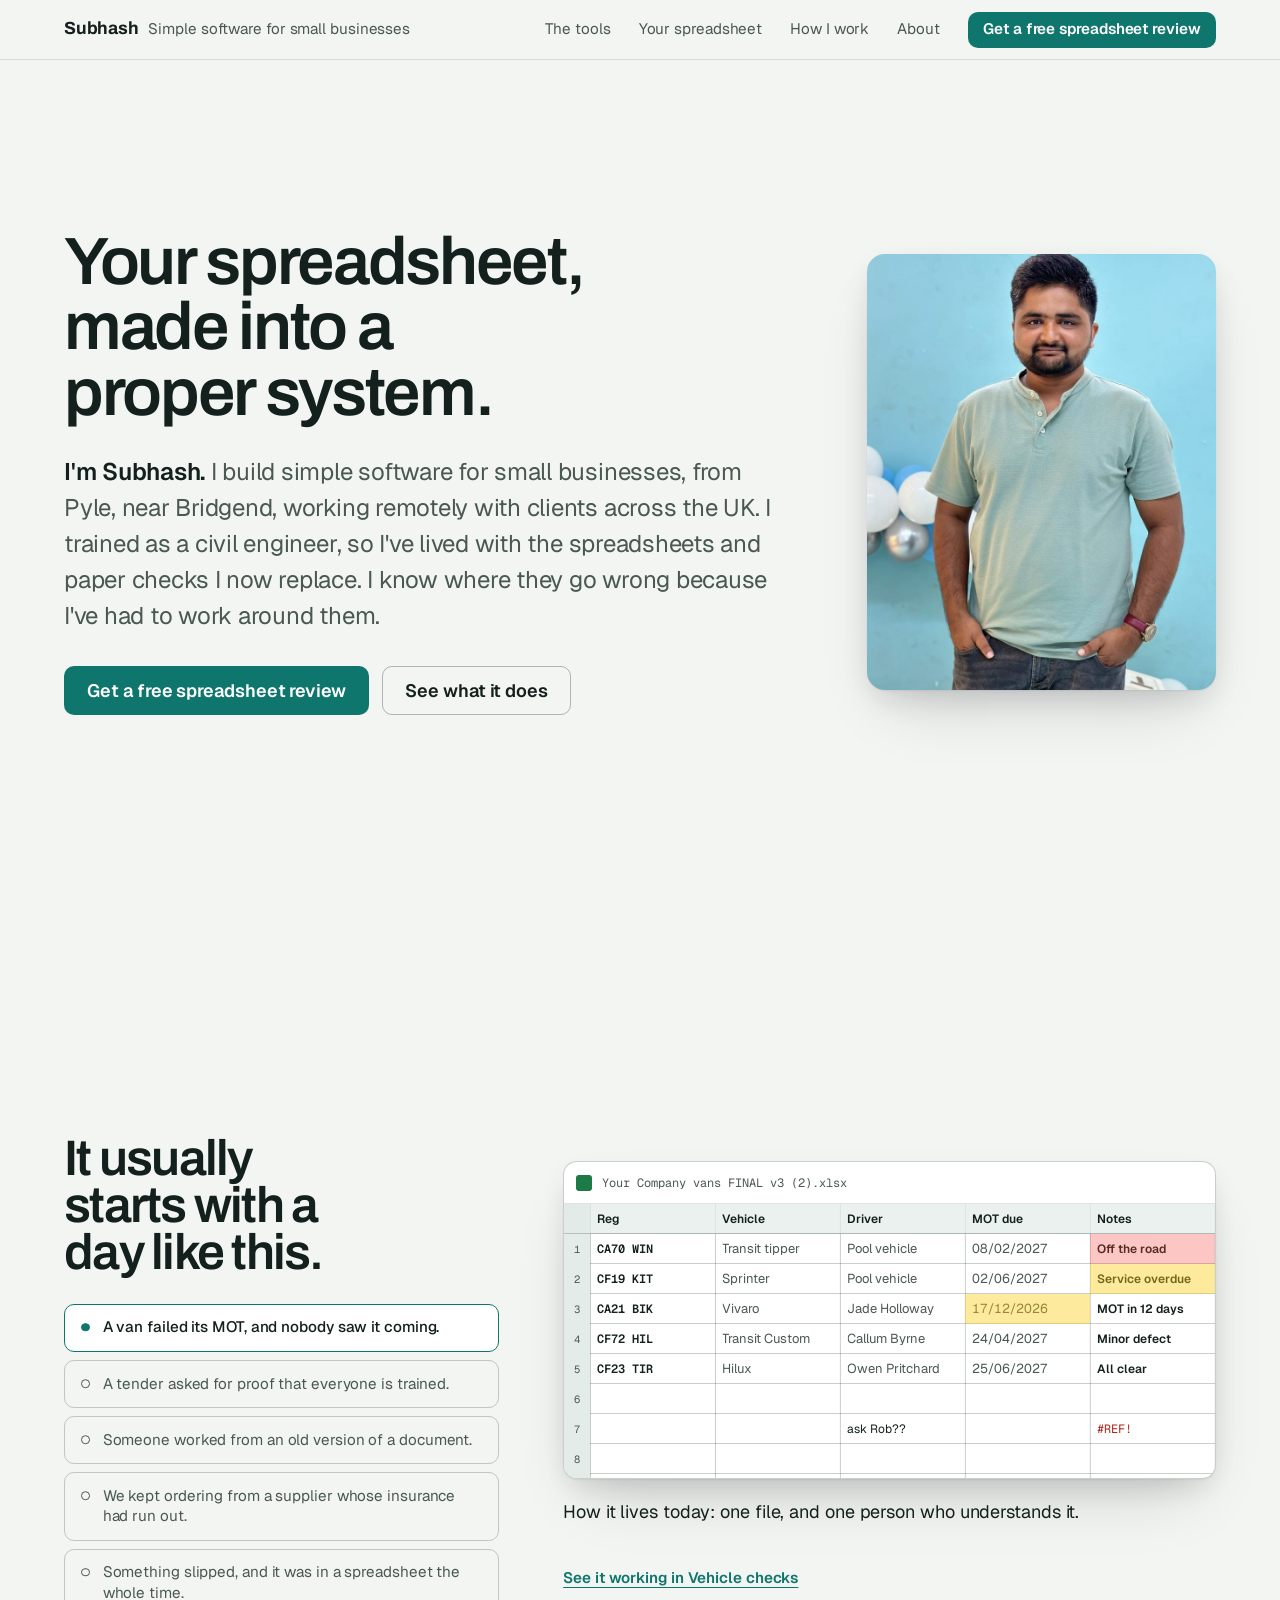
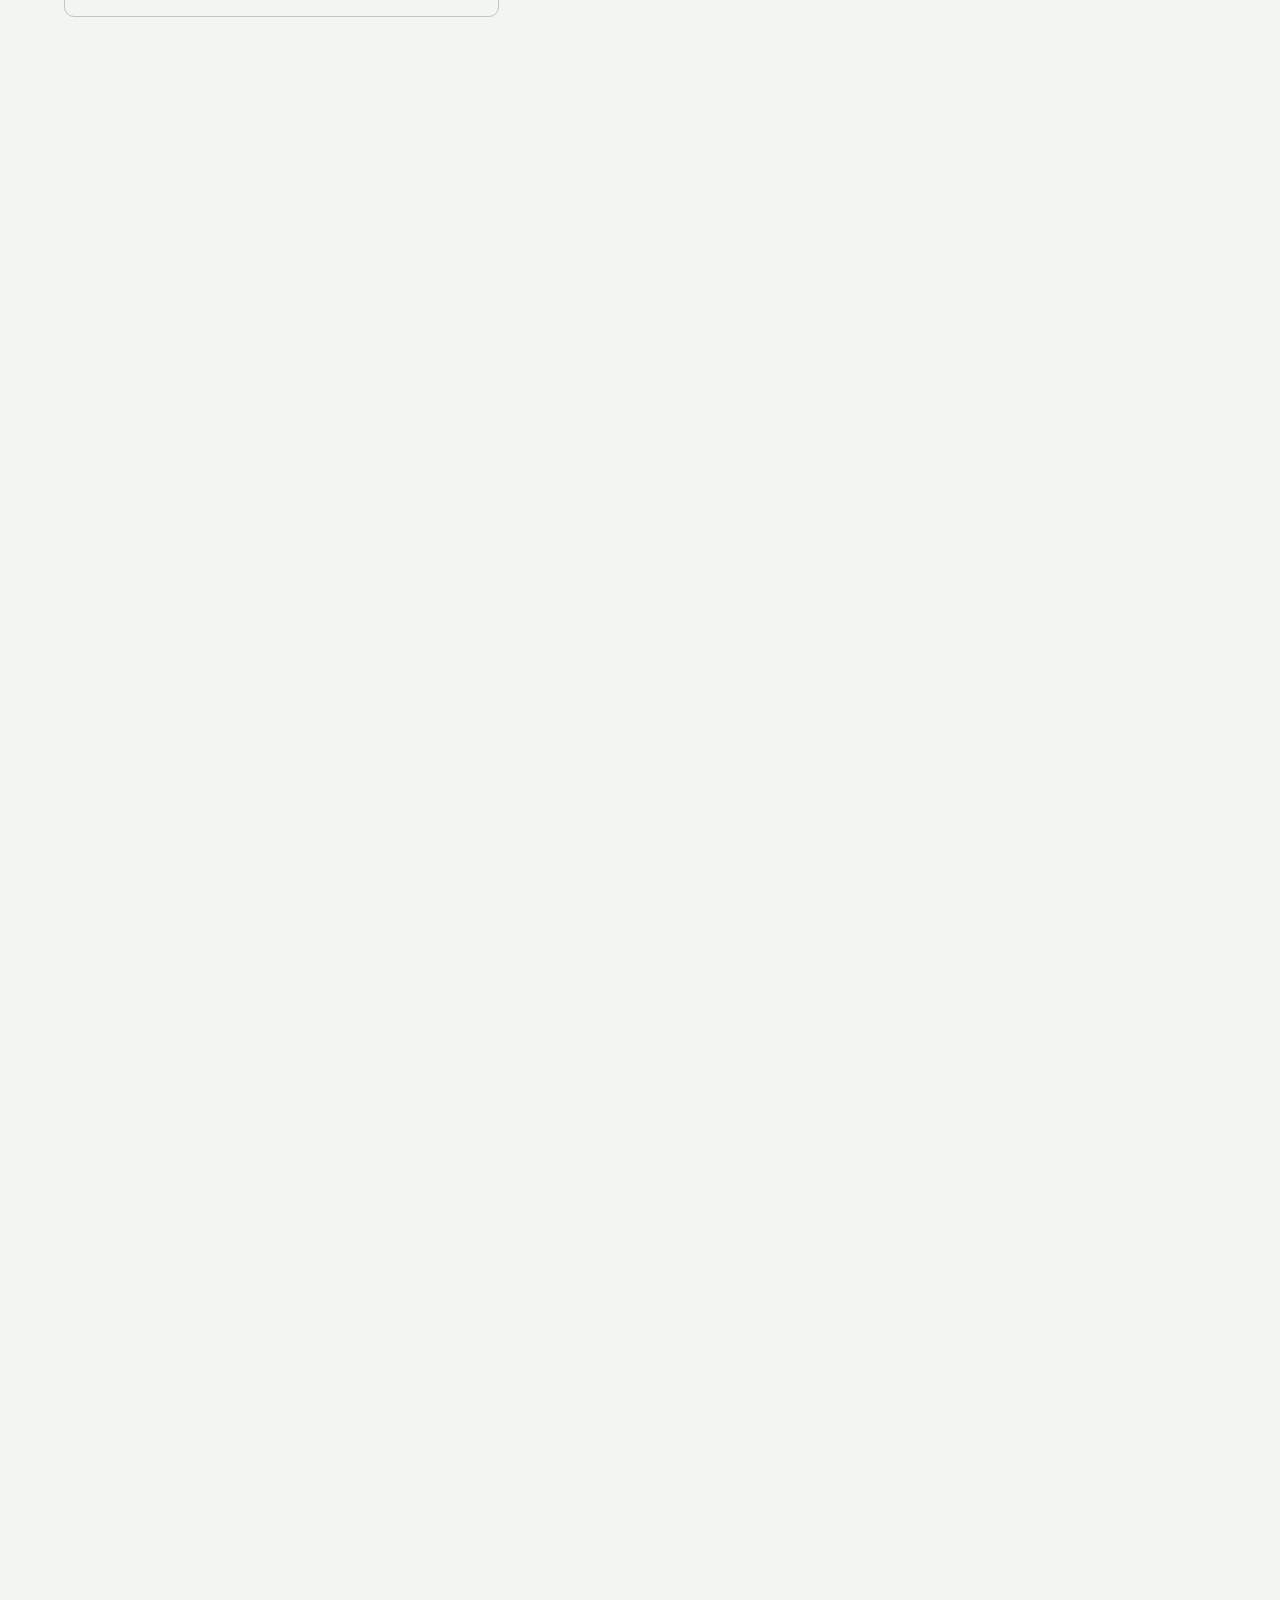
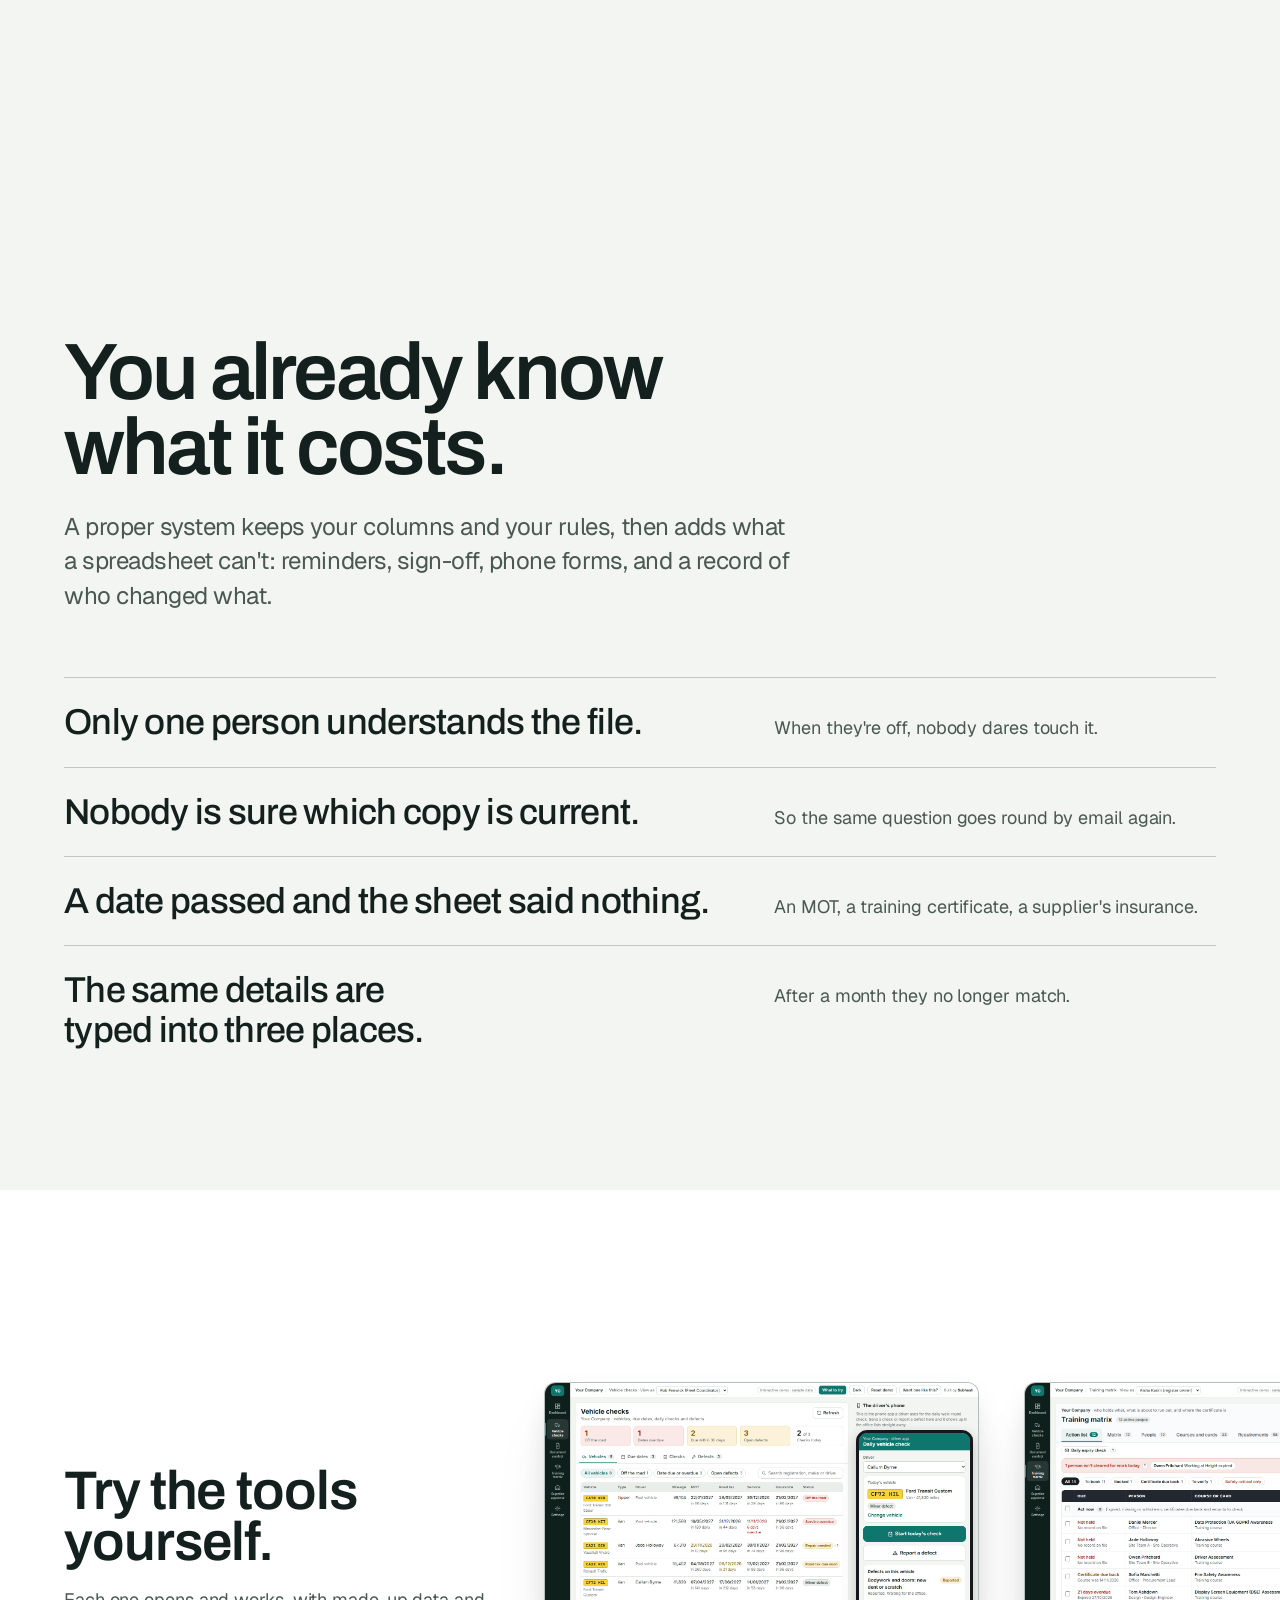
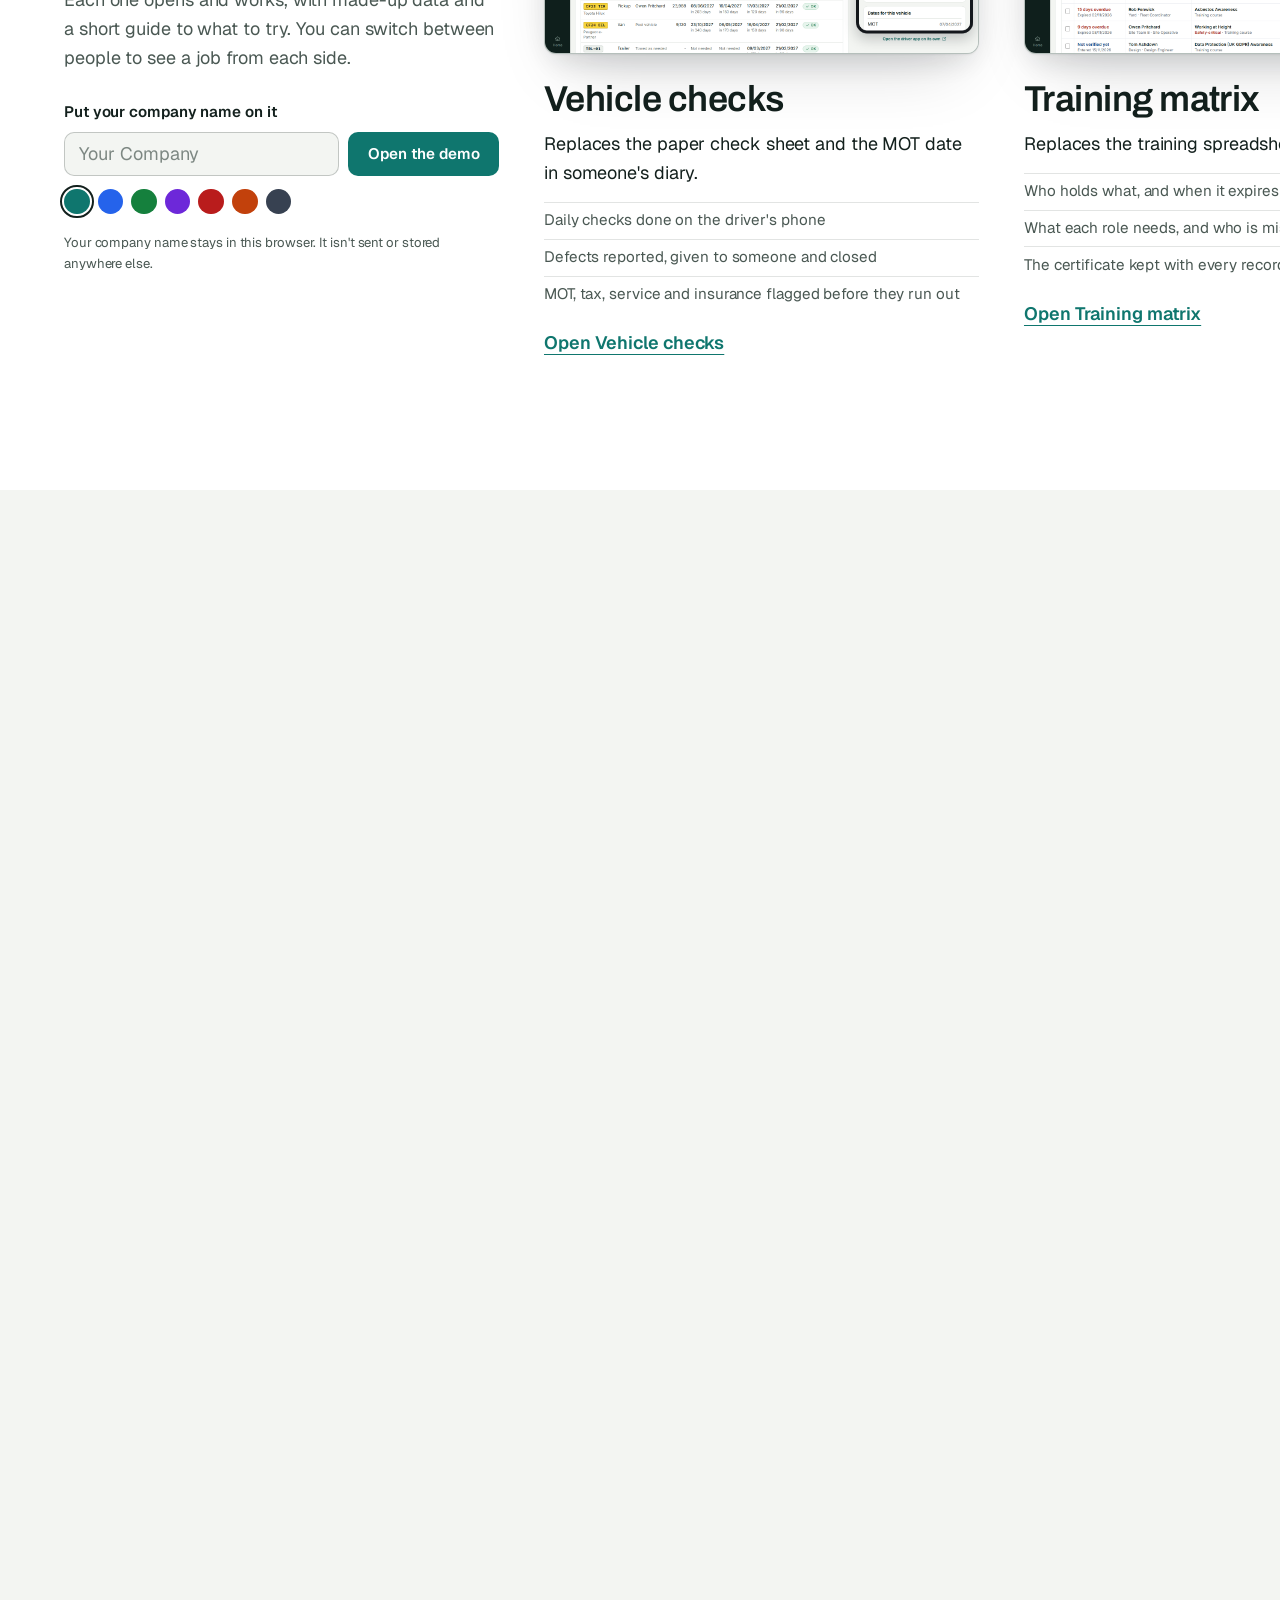
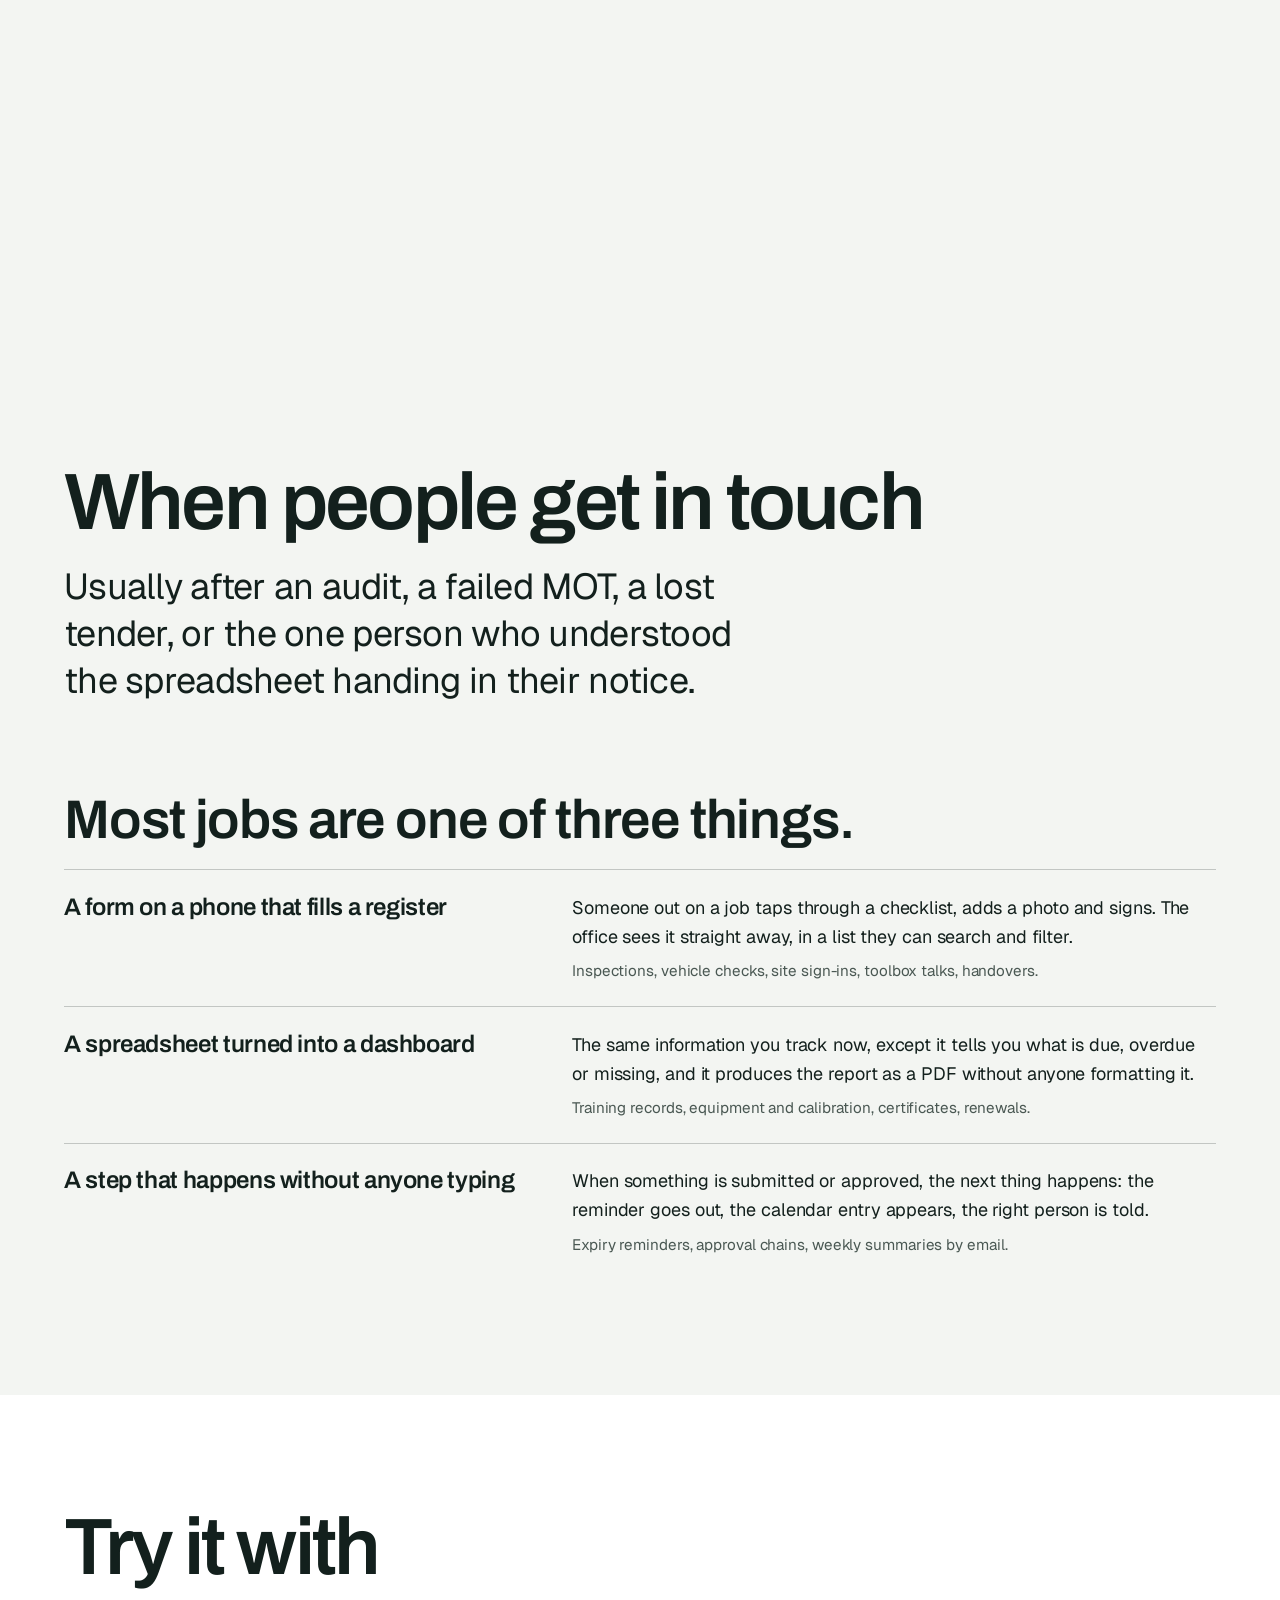
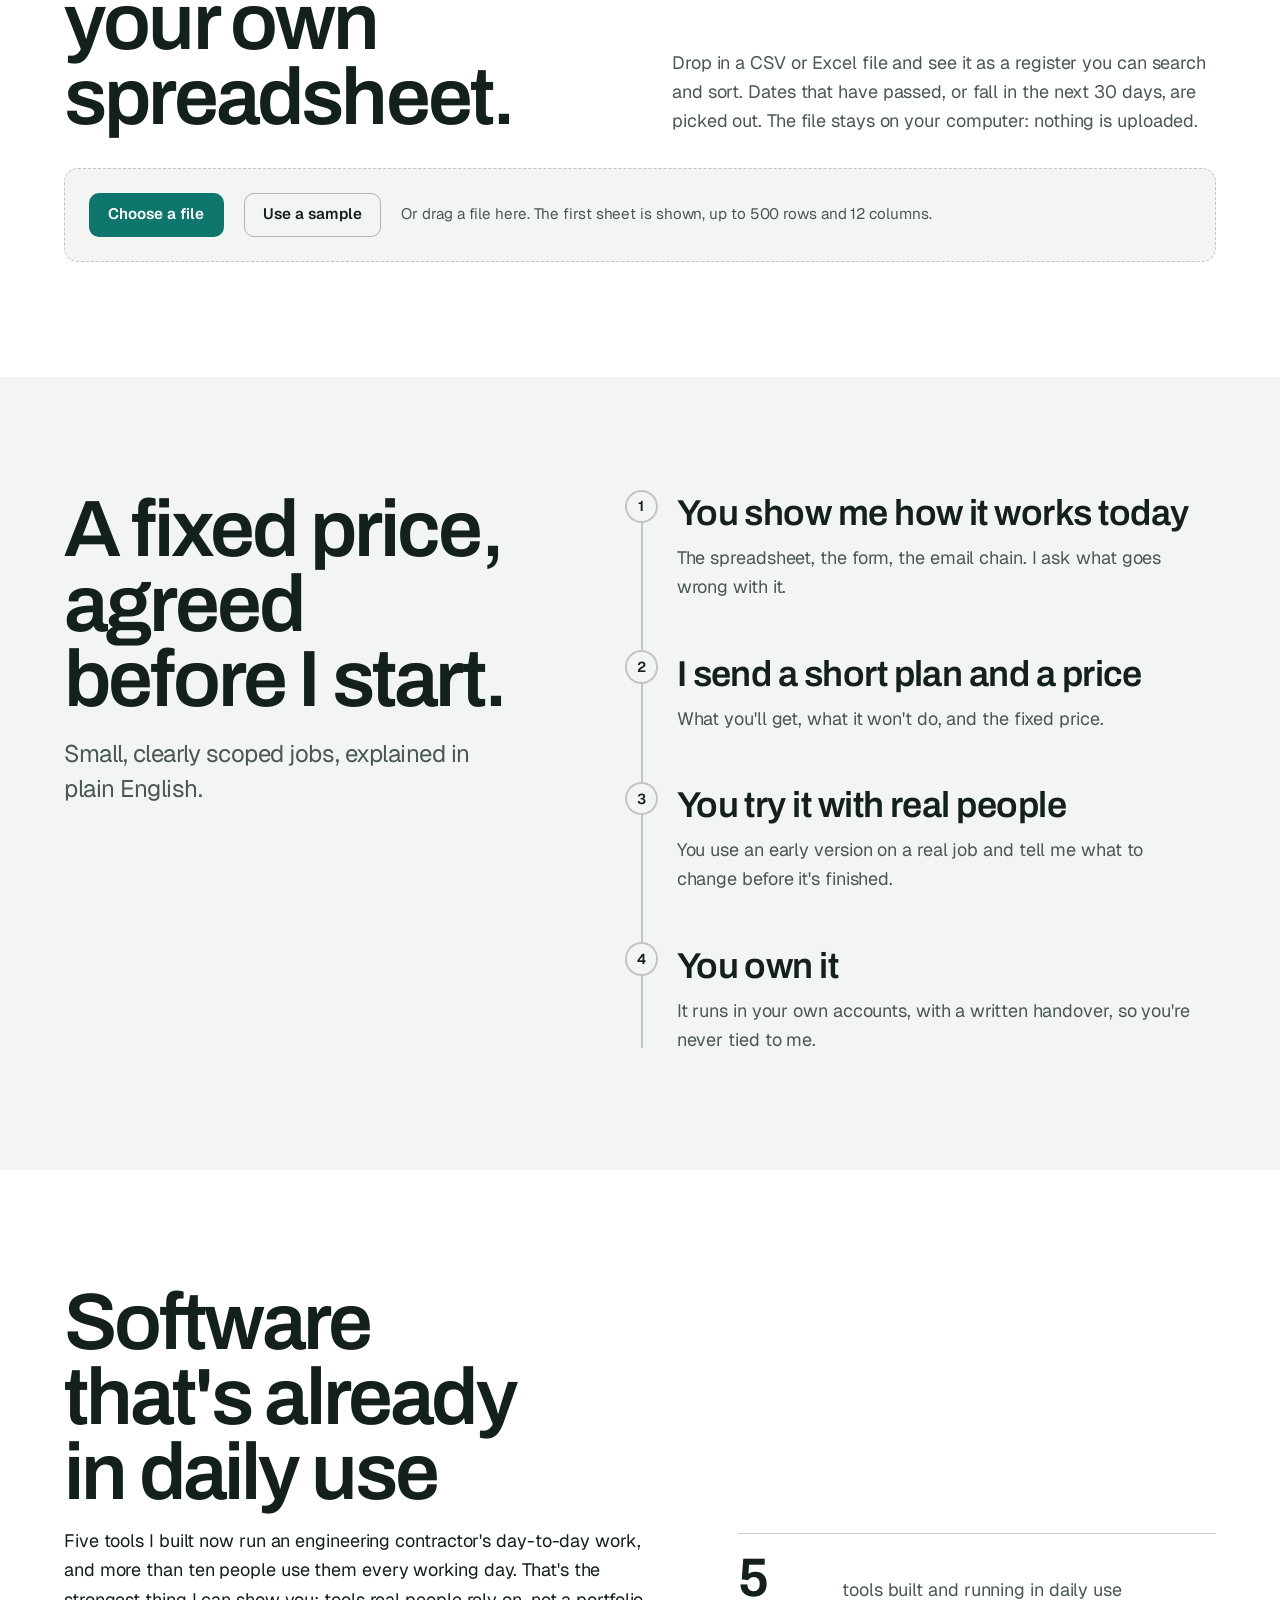
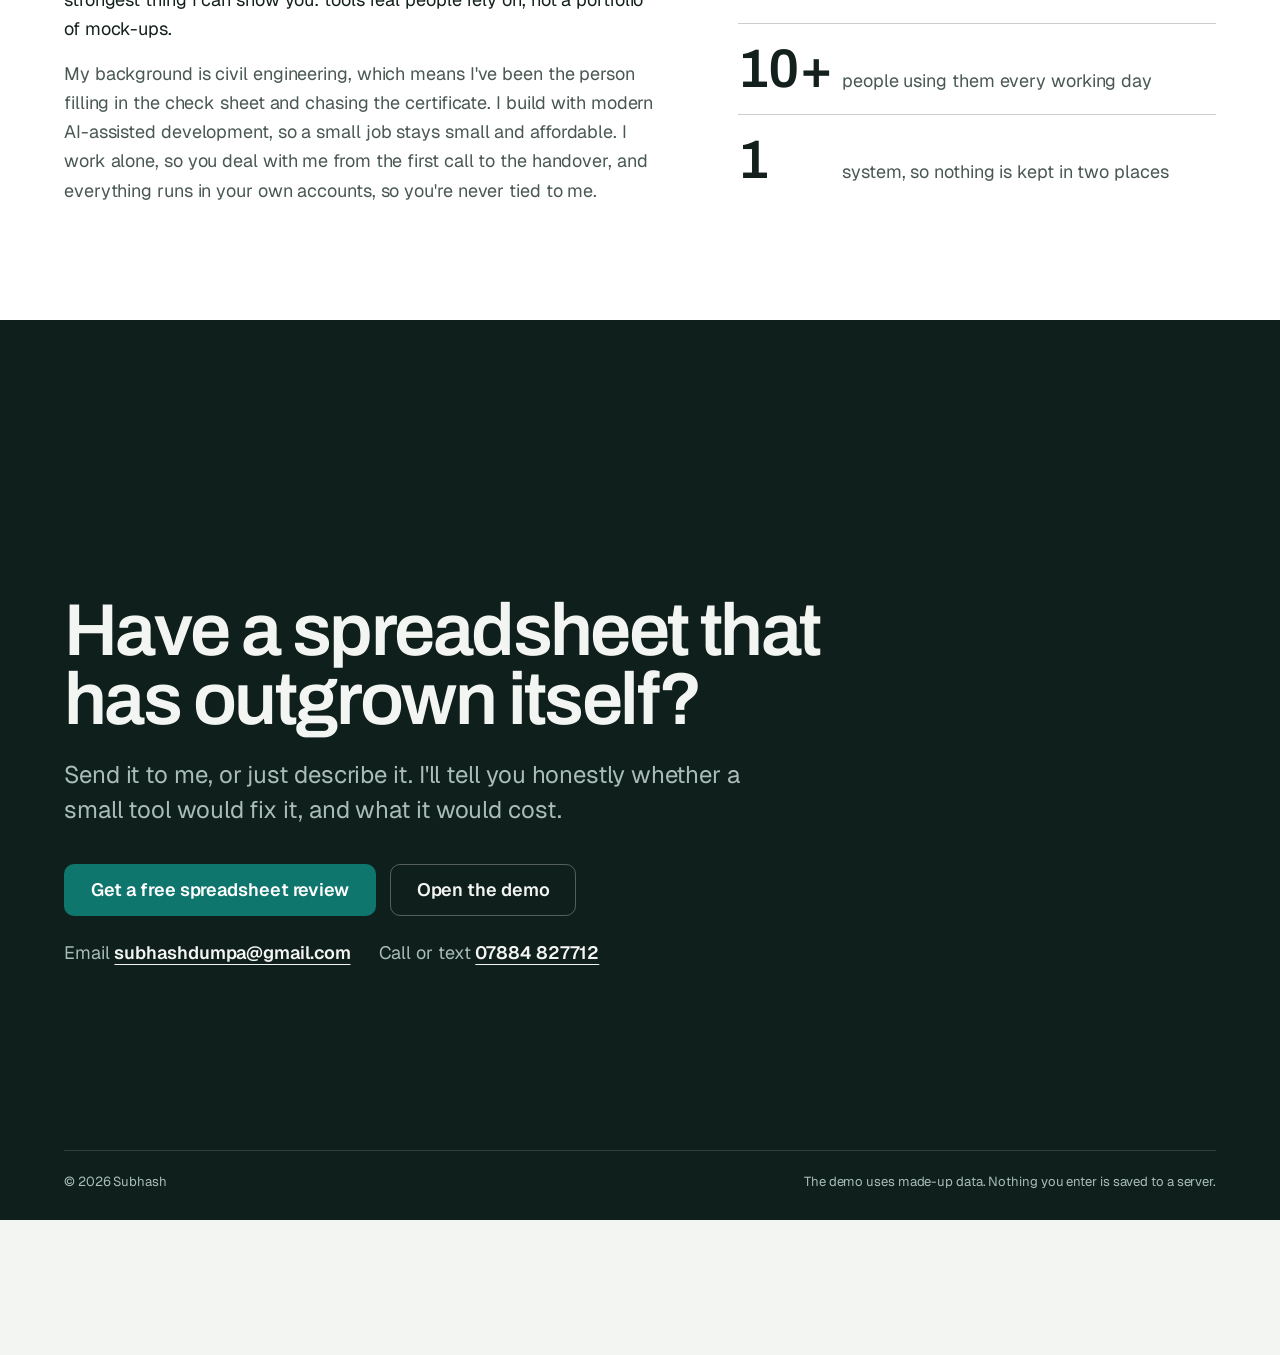
==== index.html @ dfb14012 "Portfolio site and demo suite Co-Authored-By: Claude Opus 5.5 <noreply@anthropic.com>" ====
<!doctype html>
<html lang="en-GB">
<head>
<meta charset="utf-8">
<meta name="viewport" content="width=device-width, initial-scale=1, viewport-fit=cover">
<title>Subhash · Simple software for small businesses</title>
<meta name="description" content="I turn the spreadsheets and paper forms a small business runs on into simple software: vehicle checks, training matrix, document control and supplier approval. Fixed price, agreed before I start. Try the working demo.">
<link rel="icon" href="data:image/svg+xml,<svg xmlns='http://www.w3.org/2000/svg' viewBox='0 0 32 32'><rect width='32' height='32' rx='8' fill='%232563EB'/></svg>">
<link rel="preconnect" href="https://fonts.googleapis.com">
<link rel="preconnect" href="https://fonts.gstatic.com" crossorigin>
<link href="https://fonts.googleapis.com/css2?family=Archivo:wght@500;600;700&family=Geist:wght@400;500;600&family=Geist+Mono:wght@400;600&display=swap" rel="stylesheet">
<link rel="stylesheet" href="assets/scrollcraft.css">
<noscript><style>[data-sc-in],[data-sc-stagger]>*,[data-sc-cue]{opacity:1!important;transform:none!important}</style></noscript>
<style>
  /* Theme: six colours and two faces. The accent is the visitor's own pick, set from the script below. */
  :root {
    --sc-canvas:     #F3F5F2;
    --sc-surface:    #FFFFFF;
    --sc-ink:        #13201D;
    --sc-ink-soft:   #4A5853;
    --sc-accent:     #0F766E;
    --sc-accent-ink: #FFFFFF;
    --sc-font-display: "Archivo", system-ui, sans-serif;
    --sc-font-text:    "Geist", system-ui, sans-serif;
    --sc-font-mono:    "Geist Mono", ui-monospace, monospace;
    --accent-text: var(--sc-accent);
    --tint: #E3ECE8;
    --lift: 0 1px 2px rgb(18 22 28 / .06), 0 12px 32px -8px rgb(18 22 28 / .16), 0 32px 64px -24px rgb(18 22 28 / .18);
    --close-bg: #0F1F1C; --close-ink: #F3F5F2; --close-soft: #A9BDB6;
    --bar-h: 3.75rem;
    color-scheme: light;
  }
  @media (prefers-color-scheme: dark) {
    :root {
      --sc-canvas: #0C1412; --sc-surface: #131D1A; --sc-ink: #ECF3F0; --sc-ink-soft: #A3B3AD;
      --accent-text: color-mix(in oklab, var(--sc-accent) 50%, white);
      --tint: #1A2622;
      --lift: 0 1px 2px rgb(0 0 0 / .4), 0 16px 40px -10px rgb(0 0 0 / .6);
      --close-bg: #08100E; --close-ink: #ECF3F0; --close-soft: #A3B3AD;
      color-scheme: dark;
    }
  }
  html { scroll-padding-top: var(--bar-h); }
  h1, h2, h3, p, ul, ol, dl, dd, figure { margin: 0; }
  h2.sc-display, h1.sc-display { font-weight: 600; }
  h3 { font-family: var(--sc-font-display); font-weight: 600; letter-spacing: -0.015em; line-height: 1.2; }
  .soft { color: var(--sc-ink-soft); }
  [hidden] { display: none !important; }

  /* ---- top bar ---- */
  .bar { position: fixed; inset: 0 0 auto 0; z-index: 60; height: var(--bar-h); display: flex; align-items: center; gap: 2rem;
    padding-inline: var(--sc-gutter); background: var(--sc-canvas); border-bottom: 1px solid var(--sc-hairline); }
  .mark { display: inline-flex; align-items: baseline; gap: .6rem; text-decoration: none; white-space: nowrap; }
  .mark b { font-family: var(--sc-font-display); font-weight: 700; font-size: 1.1rem; letter-spacing: -0.01em; }
  .mark span { font-size: var(--sc-t-sm); color: var(--sc-ink-soft); }
  .bar nav { margin-left: auto; display: flex; align-items: center; gap: 1.75rem; font-size: var(--sc-t-sm); }
  .bar nav a:not(.btn) { white-space: nowrap; text-decoration: none; color: var(--sc-ink-soft); transition: color 140ms var(--sc-ease-out); }
  .bar nav a:not(.btn):hover { color: var(--sc-ink); }

  .btn { display: inline-flex; align-items: center; justify-content: center; gap: .5rem; min-height: 2.75rem; padding: 0 1.15rem; border-radius: 10px;
    border: 1px solid transparent; background: var(--sc-accent); color: var(--sc-accent-ink); font-weight: 600; font-size: var(--sc-t-sm);
    text-decoration: none; white-space: nowrap; cursor: pointer; transition: filter 140ms var(--sc-ease-out), transform 120ms var(--sc-ease-out); }
  .btn:hover { filter: brightness(1.1); }
  .btn:active { transform: translateY(1px); }
  .btn--quiet { background: transparent; color: inherit; border-color: color-mix(in oklab, currentColor 30%, transparent); }
  .btn--sm { min-height: 2.25rem; padding: 0 .9rem; }
  .link { font-weight: 600; color: var(--accent-text); text-decoration: underline; text-decoration-thickness: 1px; text-underline-offset: .25em; }
  .link:hover { text-decoration-thickness: 2px; }

  /* ---- 1. intro: Subhash first ---- */
  .intro { min-height: 100svh; display: grid; align-items: center; padding: calc(var(--bar-h) + 2rem) 0 3rem; }
  .intro__grid { display: grid; grid-template-columns: minmax(0, 1.35fr) minmax(0, .65fr); gap: clamp(2rem, 6vw, 6rem); align-items: center; }
  .intro h1 { font-size: clamp(2.4rem, 1.3rem + 3.6vw, 4.6rem); line-height: .98; max-width: 14ch; }
  .intro__me { margin-top: 1.75rem; font-size: var(--sc-t-lg); line-height: 1.5; letter-spacing: -0.01em; color: var(--sc-ink-soft); max-width: 48ch; text-wrap: pretty; }
  .intro__me b { color: var(--sc-ink); font-weight: 600; }
  .intro__cta { display: flex; flex-wrap: wrap; gap: .8rem; margin-top: 2rem; }
  .intro__cta .btn { min-height: 3.1rem; padding: 0 1.4rem; font-size: var(--sc-t-base); }
  .photo { position: relative; aspect-ratio: 4 / 5; border-radius: 18px; overflow: hidden; background: var(--tint); box-shadow: var(--lift); }
  .photo img { width: 100%; height: 100%; max-width: none; object-fit: cover; object-position: 50% 20%; }
  .photo__ph { position: absolute; inset: 0; display: grid; place-items: center; align-content: center; gap: .75rem; text-align: center; color: var(--sc-ink-soft); font-size: var(--sc-t-sm); }
  .photo__ph b { display: grid; place-items: center; width: 5.5rem; height: 5.5rem; border-radius: 50%; background: var(--sc-accent); color: var(--sc-accent-ink);
    font: 600 2.4rem var(--sc-font-display); }

  /* ---- 2. a day like this: the spreadsheet becomes the tool ---- */
  .story__stage { display: grid; grid-template-columns: minmax(0, .8fr) minmax(0, 1.2fr); gap: clamp(2rem, 5vw, 5rem); align-items: center;
    padding: calc(var(--bar-h) + 1rem) var(--sc-gutter) 1.5rem; }
  .story h2 { font-size: clamp(2rem, 1.2rem + 2.4vw, 3.4rem); max-width: 13ch; }
  .moments { list-style: none; margin: 1.75rem 0 0; padding: 0; display: grid; gap: .5rem; }
  .moments button { all: unset; box-sizing: border-box; cursor: pointer; display: flex; gap: .8rem; align-items: baseline; width: 100%; padding: .8rem 1rem; border-radius: 10px;
    border: 1px solid var(--sc-hairline-strong); font-size: var(--sc-t-sm); line-height: 1.35; color: var(--sc-ink-soft); transition: color 140ms var(--sc-ease-out), border-color 140ms var(--sc-ease-out), background-color 140ms var(--sc-ease-out); }
  .moments button::before { content: ""; flex: none; width: .55rem; height: .55rem; border-radius: 50%; border: 1.5px solid currentColor; translate: 0 -.05em; }
  .moments button:hover { color: var(--sc-ink); border-color: color-mix(in oklab, var(--sc-ink) 35%, transparent); }
  .moments button[aria-pressed="true"] { color: var(--sc-ink); font-weight: 500; background: var(--sc-surface); border-color: var(--sc-accent); }
  .moments button[aria-pressed="true"]::before { background: var(--sc-accent); border-color: var(--sc-accent); }
  .moments button:focus-visible { outline: 2px solid var(--sc-accent); outline-offset: 2px; }

  .surface { position: relative; background: var(--sc-surface); border: 1px solid var(--sc-hairline-strong); border-radius: 14px; box-shadow: var(--lift);
    overflow: hidden; font-size: 13px; line-height: 1.3; letter-spacing: 0; --M: 1; }
  .sf-top { position: relative; height: 42px; border-bottom: 1px solid var(--sc-hairline); }
  .sf-sheetbar, .sf-appbar { position: absolute; inset: 0; display: flex; align-items: center; gap: .6rem; padding: 0 12px; white-space: nowrap; overflow: hidden; }
  .sf-sheetbar { opacity: calc(1 - var(--M)); font: 12px var(--sc-font-mono); color: var(--sc-ink-soft); }
  .sf-sheetbar i { flex: none; width: 16px; height: 16px; border-radius: 3px; background: #1D7A46; }
  .sf-sheetbar span { overflow: hidden; text-overflow: ellipsis; }
  .sf-appbar { opacity: var(--M); }
  .sf-badge { flex: none; display: grid; place-items: center; min-width: 26px; height: 26px; padding: 0 5px; border-radius: 7px; background: var(--sc-accent); color: var(--sc-accent-ink); font-weight: 700; font-size: 10.5px; }
  .sf-co { font-weight: 600; overflow: hidden; text-overflow: ellipsis; }
  .sf-crumb { color: var(--sc-ink-soft); }
  .sf-crumb::before { content: "/"; margin-right: .6rem; opacity: .5; }
  .sf-flag { margin-left: auto; font-size: 12px; font-weight: 600; color: #B42318; background: #FEE4E2; border-radius: 999px; padding: 3px 9px; }

  .sf-body { position: relative; padding: 10px; --cw: 120px; --rh: 30px; --gut: 26px; }
  .sf-lines { position: absolute; inset: 0; pointer-events: none; opacity: calc(1 - var(--M)); overflow: hidden;
    background-image: linear-gradient(to right, var(--sc-hairline-strong) 1px, transparent 1px), linear-gradient(to bottom, var(--sc-hairline-strong) 1px, transparent 1px);
    background-size: var(--cw) var(--rh); background-position: var(--gut) -1px; }
  .sf-lines::before { content: ""; position: absolute; inset: 0 auto 0 0; width: var(--gut); background: var(--tint); }
  .sf-lines::after { content: ""; position: absolute; inset: 0 0 auto 0; height: var(--rh); background: color-mix(in oklab, var(--tint) 70%, transparent); border-bottom: 1px solid var(--sc-hairline-strong); }
  .sf-cell { position: absolute; z-index: 1; left: calc(var(--gut) + var(--c) * var(--cw)); top: calc(var(--r) * var(--rh)); width: var(--cw); height: var(--rh);
    display: flex; align-items: center; padding: 0 7px; white-space: nowrap; overflow: hidden; font-size: 12px; }
  .sf-cell--h { font-weight: 600; }
  .sf-cell--n { left: 0; width: var(--gut); justify-content: center; padding: 0; font: 10.5px var(--sc-font-mono); color: var(--sc-ink-soft); }
  .sf-cell--red { background: rgb(240 68 56 / .3); }
  .sf-cell--yel { background: rgb(250 204 21 / .42); }
  .sf-cell--err { font-family: var(--sc-font-mono); color: #B42318; }

  .sf-rows { position: relative; list-style: none; margin: 0; padding: 0; display: grid; gap: 6px; }
  .sf-row { position: relative; display: grid; grid-template-columns: minmax(5.6rem, auto) minmax(0, 1.15fr) minmax(0, 1fr) auto minmax(6.6rem, auto); align-items: center; gap: 12px; height: 46px; padding: 0 12px; --m: 1; }
  .sf-row::before { content: ""; position: absolute; inset: 0; border-radius: 9px; border: 1px solid var(--sc-hairline); background: var(--sc-canvas); opacity: var(--m); }
  .sf-v { position: relative; justify-self: start; white-space: nowrap; max-width: 100%; will-change: transform;
    transform: translate3d(calc(var(--dx, 0px) * (1 - var(--m))), calc(var(--dy, 0px) * (1 - var(--m))), 0); }
  .sf-t { overflow: hidden; text-overflow: ellipsis; color: var(--sc-ink-soft); }
  .sf-t--strong { color: var(--sc-ink); font-weight: 600; }
  .sf-date { font-variant-numeric: tabular-nums; color: var(--sc-ink-soft); }
  .sf-chip { isolation: isolate; font: 600 12px var(--sc-font-mono); padding: 3px 7px; }
  .sf-chip::before, .sf-st::before { content: ""; position: absolute; inset: 0; z-index: -1; opacity: var(--m); }
  .sf-chip::before { border-radius: 4px; background: var(--tint); }
  .sf-chip--plate { color: color-mix(in oklab, #1A1400 calc(var(--m) * 100%), var(--sc-ink)); }
  .sf-chip--plate::before { background: #FACC15; }
  .sf-st { isolation: isolate; justify-self: end; font-weight: 600; font-size: 12px; padding: 3px 9px; color: color-mix(in oklab, var(--st-ink) calc(var(--m) * 100%), var(--sc-ink)); }
  .sf-st::before { border-radius: 999px; background: var(--st-bg); }
  [data-st="bad"]  { --st-bg: #FEE4E2; --st-ink: #B42318; }
  [data-st="warn"] { --st-bg: #FEF0C7; --st-ink: #93370D; }
  [data-st="ok"]   { --st-bg: #D1FADF; --st-ink: #05603A; }

  .story__caps { position: relative; height: 3.4em; margin-top: 1.1rem; }
  .story__caps p { position: absolute; inset: 0 auto auto 0; max-width: 46ch; font-size: var(--sc-t-base); color: var(--sc-ink); }
  .story__go { margin-top: .5rem; font-size: var(--sc-t-sm); }
  .flip { display: none; margin-top: .75rem; }
  .is-still .flip { display: inline-flex; }

  /* ---- 3. what it costs ---- */
  .costs h2 { max-width: 16ch; }
  .costs__lede { margin-top: 1.5rem; }
  .costs__list { list-style: none; padding: 0; margin: clamp(2.5rem, 5vw, 4rem) 0 0; }
  .costs__list li { display: grid; grid-template-columns: minmax(0, 1.5fr) minmax(0, 1fr); gap: 1rem 3rem; align-items: baseline; padding-block: 1.5rem; border-top: 1px solid var(--sc-hairline-strong); }
  .costs__list b { font-family: var(--sc-font-display); font-weight: 500; font-size: var(--sc-t-xl); line-height: 1.12; letter-spacing: -0.02em; text-wrap: balance; }
  .costs__list span { color: var(--sc-ink-soft); }

  /* ---- 4. the tools: a rail ---- */
  .tools [data-sc-stage] { display: flex; align-items: center; padding-top: var(--bar-h); background: var(--sc-surface); }
  .rail { gap: clamp(1.75rem, 3.5vw, 3.5rem); padding-inline: var(--sc-gutter); align-items: flex-start; }
  .rail > * { flex: none; width: clamp(17.5rem, 34vw, 30rem); }
  .rail__lead { align-self: center; }
  .rail__lead p { margin-top: 1.1rem; }
  .setup { margin-top: 1.75rem; }
  .setup label { display: block; font-weight: 600; font-size: var(--sc-t-sm); margin-bottom: .45rem; }
  .setup__row { display: flex; gap: .6rem; }
  .setup input { flex: 1; min-width: 0; min-height: 2.75rem; padding: 0 .9rem; border-radius: 10px; border: 1px solid var(--sc-hairline-strong); background: var(--sc-canvas); }
  .setup input::placeholder { color: color-mix(in oklab, var(--sc-ink-soft) 70%, transparent); }
  .swatches { display: flex; gap: .5rem; margin-top: .8rem; }
  .swatch { width: 1.6rem; height: 1.6rem; border-radius: 50%; border: 0; padding: 0; cursor: pointer; position: relative; transition: transform 140ms var(--sc-ease-out); }
  .swatch::after { content: ""; position: absolute; inset: -4px; border-radius: 50%; border: 2px solid var(--sc-ink); opacity: 0; transition: opacity 140ms var(--sc-ease-out); }
  .swatch[aria-pressed="true"]::after { opacity: 1; }
  .swatch:active { transform: scale(.94); }
  .note { margin-top: .8rem; font-size: var(--sc-t-xs); color: var(--sc-ink-soft); max-width: 44ch; }
  .tool { display: block; text-decoration: none; }
  .tool figure { border-radius: 12px; overflow: hidden; border: 1px solid var(--sc-hairline-strong); box-shadow: var(--lift); aspect-ratio: 16 / 10; background: var(--tint); }
  .tool img { width: 100%; height: 100%; max-width: none; object-fit: cover; object-position: left top; }
  .tool h3 { margin-top: 1.5rem; font-size: var(--sc-t-xl); }
  .tool .replaces { margin-top: .5rem; color: var(--sc-ink); }
  .tool ul { margin-top: .9rem; padding: 0; list-style: none; color: var(--sc-ink-soft); font-size: var(--sc-t-sm); }
  .tool li { padding-block: .35rem; border-top: 1px solid var(--sc-hairline); }
  .tool .go { display: inline-block; margin-top: 1rem; }

  /* ---- 5. when people get in touch ---- */
  .when__lede { margin-top: 1.5rem; font-size: var(--sc-t-xl); line-height: 1.3; letter-spacing: -0.02em; max-width: 34ch; text-wrap: balance; }
  .kinds { margin-top: clamp(3.5rem, 7vw, 6rem); }
  .kinds dl { margin-top: 1.5rem; }
  .kinds dl > div { display: grid; grid-template-columns: minmax(0, 1fr) minmax(0, 1.4fr); gap: .5rem 3rem; padding-block: 1.4rem; border-top: 1px solid var(--sc-hairline-strong); }
  .kinds dt { font-family: var(--sc-font-display); font-weight: 600; font-size: var(--sc-t-lg); line-height: 1.2; letter-spacing: -0.015em; }
  .kinds dd small { display: block; margin-top: .5rem; font-size: var(--sc-t-sm); color: var(--sc-ink-soft); }

  /* ---- 6. your own spreadsheet ---- */
  .own { background: var(--sc-surface); }
  .own__head { display: grid; grid-template-columns: minmax(0, 1fr) minmax(0, 1fr); gap: 1.5rem 4rem; align-items: end; }
  .drop { margin-top: 2rem; display: flex; flex-wrap: wrap; align-items: center; gap: .8rem 1.25rem; padding: 1.5rem; border: 1.5px dashed var(--sc-hairline-strong); border-radius: 14px; background: var(--sc-canvas);
    transition: border-color 140ms var(--sc-ease-out), background-color 140ms var(--sc-ease-out); }
  .drop.is-over { border-color: var(--sc-accent); background: color-mix(in oklab, var(--sc-accent) 6%, var(--sc-canvas)); }
  .drop p { flex: 1 1 16rem; color: var(--sc-ink-soft); font-size: var(--sc-t-sm); }
  .drop input[type=file] { position: absolute; width: 1px; height: 1px; opacity: 0; pointer-events: none; }
  .reg { margin-top: 1.5rem; }
  .reg__bar { display: flex; flex-wrap: wrap; gap: .75rem 1.5rem; align-items: center; justify-content: space-between; }
  .reg__sum { font-size: var(--sc-t-sm); color: var(--sc-ink-soft); }
  .reg__sum b { color: var(--sc-ink); }
  .reg__search { min-height: 2.5rem; width: min(100%, 18rem); padding: 0 .8rem; border-radius: 9px; border: 1px solid var(--sc-hairline-strong); background: var(--sc-canvas); }
  .reg__wrap { margin-top: 1rem; max-height: 30rem; overflow: auto; border: 1px solid var(--sc-hairline-strong); border-radius: 12px; }
  .reg table { width: 100%; border-collapse: collapse; font-size: 13px; }
  .reg th { position: sticky; top: 0; z-index: 1; background: var(--tint); text-align: left; white-space: nowrap; }
  .reg th button { all: unset; box-sizing: border-box; cursor: pointer; display: block; width: 100%; padding: .6rem .75rem; font-weight: 600; }
  .reg th button:focus-visible { outline: 2px solid var(--sc-accent); outline-offset: -2px; }
  .reg th button::after { content: attr(data-dir); margin-left: .35rem; color: var(--sc-ink-soft); }
  .reg td { padding: .55rem .75rem; border-top: 1px solid var(--sc-hairline); white-space: nowrap; max-width: 18rem; overflow: hidden; text-overflow: ellipsis; }
  .reg td.is-bad { color: #B42318; font-weight: 600; }
  .reg td.is-warn { color: #B54708; font-weight: 600; }
  .pill { display: inline-block; font-weight: 600; font-size: 12px; padding: 2px 9px; border-radius: 999px; background: var(--st-bg); color: var(--st-ink); }
  .pill[data-st="none"] { --st-bg: var(--tint); --st-ink: var(--sc-ink-soft); }
  .reg__msg { margin-top: 1.25rem; padding: 1rem 1.25rem; border-radius: 12px; background: var(--tint); }
  @media (prefers-color-scheme: dark) { .reg td.is-bad { color: #F97066; } .reg td.is-warn { color: #FDB022; } }

  /* ---- 7. how I work ---- */
  .how__grid { display: grid; grid-template-columns: minmax(0, .9fr) minmax(0, 1.1fr); gap: clamp(2rem, 6vw, 6rem); align-items: start; }
  .how__head { position: sticky; top: calc(var(--bar-h) + 2rem); }
  .how__head p { margin-top: 1.25rem; }
  .steps { position: relative; list-style: none; margin: 0; padding: 0 0 0 3.25rem; counter-reset: s; --hp: 0; }
  .steps::before, .steps::after { content: ""; position: absolute; left: 1rem; top: .4rem; bottom: .4rem; width: 2px; background: var(--sc-hairline-strong); }
  .steps::after { background: var(--sc-accent); transform-origin: top; transform: scaleY(var(--hp)); }
  .steps li { position: relative; counter-increment: s; padding-bottom: clamp(2rem, 4vw, 3.25rem); }
  .steps li:last-child { padding-bottom: 0; }
  .steps li::before { content: counter(s); position: absolute; left: -3.25rem; top: -.15rem; z-index: 1; display: grid; place-items: center; width: 2.1rem; height: 2.1rem; border-radius: 50%;
    background: var(--sc-canvas); border: 2px solid var(--sc-hairline-strong); font: 600 .9rem var(--sc-font-text); }
  .steps h3 { font-size: var(--sc-t-xl); }
  .steps p { margin-top: .5rem; color: var(--sc-ink-soft); max-width: 44ch; }

  /* ---- 8. about ---- */
  .about { background: var(--sc-surface); }
  .about__grid { display: grid; grid-template-columns: minmax(0, 1.25fr) minmax(0, 1fr); gap: clamp(2rem, 6vw, 6rem); align-items: end; }
  .about h2 { max-width: 15ch; }
  .about .sc-stack p { max-width: var(--sc-measure); }
  .facts { list-style: none; margin: 0; padding: 0; }
  .facts li { display: grid; grid-template-columns: 5.5rem 1fr; align-items: baseline; gap: 1rem; padding-block: 1.1rem; border-top: 1px solid var(--sc-hairline-strong); }
  .facts b { font-family: var(--sc-font-display); font-weight: 600; font-size: var(--sc-t-2xl); line-height: 1; letter-spacing: -0.03em; font-variant-numeric: tabular-nums; }
  .facts span { color: var(--sc-ink-soft); }

  /* ---- 9. close ---- */
  .close__stage { background: var(--close-bg); color: var(--close-ink); display: grid; grid-template-rows: 1fr auto; padding: calc(var(--bar-h) + 2rem) var(--sc-gutter) 1.75rem; }
  .close__in { align-self: center; max-width: 54rem; position: relative; z-index: 3; }
  .close h2 { font-size: clamp(2.4rem, 1.4rem + 4vw, 5rem); }
  .close p { margin-top: 1.5rem; font-size: var(--sc-t-lg); line-height: 1.45; color: var(--close-soft); max-width: 46ch; }
  .close__cta { display: flex; flex-wrap: wrap; gap: .9rem; margin-top: 2.25rem; }
  .close .btn { min-height: 3.25rem; padding: 0 1.6rem; font-size: var(--sc-t-base); }
  .close__reach { margin-top: 1.5rem !important; font-size: var(--sc-t-base) !important; color: var(--close-soft); display: flex; flex-wrap: wrap; gap: .5rem 1.75rem; }
  .close__reach a { color: var(--close-ink); font-weight: 600; text-decoration: underline; text-decoration-thickness: 1px; text-underline-offset: .25em; }
  .foot { position: relative; z-index: 3; display: flex; flex-wrap: wrap; justify-content: space-between; gap: .5rem 2rem; padding-top: 1.25rem; border-top: 1px solid color-mix(in oklab, var(--close-ink) 16%, transparent); font-size: var(--sc-t-xs); color: var(--close-soft); }

  /* ---- small screens ---- */
  @media (max-width: 1100px) { .mark span { display: none; } .bar nav { gap: 1.25rem; } }
  @media (max-width: 900px) {
    .bar nav a:not(.btn), .mark span { display: none; }
    .intro { min-height: 0; padding-top: calc(var(--bar-h) + 1.5rem); }
    .intro__grid { grid-template-columns: minmax(0, 1fr); }
    .intro__photo { order: -1; }
    .photo { width: 7rem; aspect-ratio: 1; border-radius: 50%; }
    .photo__ph { display: block; }
    .photo__ph b { width: 100%; height: 100%; border-radius: 0; font-size: 2.6rem; }
    .photo__ph span { display: none; }
    .intro__me { font-size: var(--sc-t-base); }
    .story__stage { grid-template-columns: minmax(0, 1fr); align-content: start; gap: .9rem; padding-top: calc(var(--bar-h) + 1rem); }
    .story h2 { font-size: var(--sc-t-xl); max-width: none; }
    .moments { display: flex; gap: .5rem; margin: .8rem calc(var(--sc-gutter) * -1) 0; padding: 0 var(--sc-gutter) .3rem; overflow-x: auto; scrollbar-width: none; scroll-snap-type: x proximity; }
    .moments li { flex: none; width: 15rem; scroll-snap-align: start; }
    .moments button { height: 100%; padding: .6rem .8rem; font-size: 13px; }
    .sf-row { grid-template-columns: minmax(4.9rem, auto) minmax(0, 1fr) auto; gap: 8px; height: 40px; padding: 0 9px; }
    .sf-chip { font-size: 11px; padding: 3px 5px; }
    .sf-st { font-size: 11px; padding: 3px 7px; }
    .k-sm { display: none !important; }
    .story__caps { margin-top: .6rem; font-size: var(--sc-t-sm); }
    .costs__list li, .kinds dl > div, .own__head { grid-template-columns: minmax(0, 1fr); }
    .how__grid, .about__grid { grid-template-columns: minmax(0, 1fr); }
    .how__head { position: static; }
    .rail > * { width: min(78vw, 22rem); }
  }
  @media (max-width: 900px) and (max-height: 760px) { .sf-row:nth-child(n+5) { display: none; } .story__go { display: none; } }
  @media (max-width: 900px) and (max-height: 640px) { .sf-row:nth-child(n+4) { display: none; } }
</style>
</head>
<body>

<header class="bar">
  <a class="mark" href="#top"><b>Subhash</b><span>Simple software for small businesses</span></a>
  <nav aria-label="Page">
    <a href="#tools">The tools</a>
    <a href="#own">Your spreadsheet</a>
    <a href="#how">How I work</a>
    <a href="#about">About</a>
    <a class="btn btn--sm" data-cta href="app/dashboard.html">Open the demo</a>
  </nav>
</header>

<main>

  <!-- 1. INTRODUCTION. Subhash first, the client's problem in the headline. -->
  <section id="top" class="intro" data-sc-act="flow">
    <div class="sc-wrap intro__grid">
      <div>
        <h1 class="sc-display">Your spreadsheet, made into a proper system.</h1>
        <p class="intro__me"><b>I'm Subhash.</b> I build simple software for small businesses, from Pyle, near Bridgend, working remotely with clients across the UK. I trained as a civil engineer, so I've lived with the spreadsheets and paper checks I now replace. I know where they go wrong because I've had to work around them.</p>
        <div class="intro__cta">
          <a class="btn" data-cta href="app/dashboard.html">Open the demo</a>
          <a class="btn btn--quiet" href="#story">See what it does</a>
        </div>
      </div>
      <div class="intro__photo">
        <div class="photo">
          <img id="me" src="assets/subhash.jpg" width="800" height="1000" alt="Subhash, smiling, in a sage green shirt">
          <div class="photo__ph" id="me-ph" hidden><b>S</b><span>Photo to come</span></div>
        </div>
      </div>
    </div>
  </section>

  <!-- 2. A DAY LIKE THIS. Pinned. The visitor picks what went wrong; that spreadsheet rebuilds itself into the tool as they scroll. -->
  <section id="story" class="story" data-sc-act="pin" data-sc-span="2.8">
    <div data-sc-stage class="story__stage">
      <div>
        <h2 class="sc-display">It usually starts with a day like this.</h2>
        <ul class="moments" id="moments" aria-label="What went wrong"></ul>
      </div>
      <div>
        <div class="surface" id="surface">
          <div class="sf-top">
            <div class="sf-sheetbar" aria-hidden="true"><i></i><span id="sf-file"></span></div>
            <div class="sf-appbar"><span class="sf-badge" data-ini>YC</span><span class="sf-co" data-co>Your Company</span><span class="sf-crumb" id="sf-tool"></span><span class="sf-flag" id="sf-flag"></span></div>
          </div>
          <div class="sf-body">
            <div class="sf-lines" id="sf-lines" aria-hidden="true"></div>
            <ul class="sf-rows" id="sf-rows"></ul>
          </div>
        </div>
        <div class="story__caps">
          <p data-sc-cue="0 0.3 0">How it lives today: one file, and one person who understands it.</p>
          <p data-sc-cue="0.26 0.62">The rows and dates come straight across, so nobody types them in again.</p>
          <p data-sc-cue="0.58 1 0.22 0.04" id="sf-say"></p>
        </div>
        <p class="story__go"><a class="link" id="sf-go" href="app/fleet.html"></a></p>
        <button class="btn btn--quiet btn--sm flip" id="flip" type="button" aria-pressed="false">Show it as the spreadsheet</button>
      </div>
    </div>
  </section>

  <!-- 3. WHAT IT COSTS. Flow. -->
  <section class="sc-section costs" data-sc-act="flow">
    <div class="sc-wrap">
      <div data-sc-in>
        <h2 class="sc-display sc-display--lg">You already know what it costs.</h2>
        <p class="sc-lede soft costs__lede">A proper system keeps your columns and your rules, then adds what a spreadsheet can't: reminders, sign-off, phone forms, and a record of who changed what.</p>
      </div>
      <ul class="costs__list" data-sc-in data-sc-stagger="70">
        <li><b>Only one person understands the file.</b><span>When they're off, nobody dares touch it.</span></li>
        <li><b>Nobody is sure which copy is current.</b><span>So the same question goes round by email again.</span></li>
        <li><b>A date passed and the sheet said nothing.</b><span>An MOT, a training certificate, a supplier's insurance.</span></li>
        <li><b>The same details are typed into three places.</b><span>After a month they no longer match.</span></li>
      </ul>
    </div>
  </section>

  <!-- 4. THE TOOLS. Pan. -->
  <section id="tools" class="tools" data-sc-act="pan" data-sc-span="4.4">
    <div data-sc-stage>
      <div class="rail" data-sc-pan="0.04">
        <div class="rail__lead">
          <h2 class="sc-display sc-display--md">Try the tools yourself.</h2>
          <p class="sc-body">Each one opens and works, with made-up data and a short guide to what to try. You can switch between people to see a job from each side.</p>
          <form class="setup" id="setup" autocomplete="off">
            <label for="co">Put your company name on it</label>
            <div class="setup__row">
              <input id="co" type="text" maxlength="60" placeholder="Your Company" spellcheck="false">
              <button class="btn" type="submit">Open the demo</button>
            </div>
            <div class="swatches" id="swatches" role="group" aria-label="Pick a colour"></div>
            <p class="note">Your company name stays in this browser. It isn't sent or stored anywhere else.</p>
          </form>
        </div>
        <a class="tool" href="app/fleet.html">
          <figure data-sc-tilt="5"><img src="assets/shots/fleet.png" width="1440" height="900" loading="lazy" alt="Vehicle checks: every vehicle with its due dates, daily checks and defects, beside the driver's phone app."></figure>
          <h3>Vehicle checks</h3>
          <p class="replaces">Replaces the paper check sheet and the MOT date in someone's diary.</p>
          <ul><li>Daily checks done on the driver's phone</li><li>Defects reported, given to someone and closed</li><li>MOT, tax, service and insurance flagged before they run out</li></ul>
          <span class="go link">Open Vehicle checks</span>
        </a>
        <a class="tool" href="app/training.html">
          <figure data-sc-tilt="5"><img src="assets/shots/training.png" width="1440" height="900" loading="lazy" alt="Training matrix: who holds which certificate, and when each one expires."></figure>
          <h3>Training matrix</h3>
          <p class="replaces">Replaces the training spreadsheet nobody trusts.</p>
          <ul><li>Who holds what, and when it expires</li><li>What each role needs, and who is missing it</li><li>The certificate kept with every record</li></ul>
          <span class="go link">Open Training matrix</span>
        </a>
        <a class="tool" href="app/documents.html">
          <figure data-sc-tilt="5"><img src="assets/shots/documents.png" width="1440" height="900" loading="lazy" alt="Document control: every document with its revisions, and who has to check or approve it."></figure>
          <h3>Document control</h3>
          <p class="replaces">Replaces "which version is current?" and approvals by email.</p>
          <ul><li>Every document numbered, with its revisions</li><li>Checked, approved and issued in order</li><li>Each person sees what is waiting for them</li></ul>
          <span class="go link">Open Document control</span>
        </a>
        <a class="tool" href="app/suppliers.html">
          <figure data-sc-tilt="5"><img src="assets/shots/suppliers.png" width="1440" height="900" loading="lazy" alt="Supplier approval: suppliers, their questionnaires, and insurance dates."></figure>
          <h3>Supplier approval</h3>
          <p class="replaces">Replaces the emailed questionnaire and chasing insurance certificates.</p>
          <ul><li>Invite a supplier with one link</li><li>They fill in the questionnaire online</li><li>You approve them, and their insurance dates are watched</li></ul>
          <span class="go link">Open Supplier approval</span>
        </a>
        <a class="tool" href="app/dashboard.html">
          <figure data-sc-tilt="5"><img src="assets/shots/dashboard.png" width="1440" height="900" loading="lazy" alt="Dashboard: the most urgent items from every tool, and who each one is waiting on."></figure>
          <h3>Dashboard</h3>
          <p class="replaces">One page that says what needs doing today.</p>
          <ul><li>Due, overdue and waiting, from every tool</li><li>One click takes you to the item</li><li>Only shows the tools you use</li></ul>
          <span class="go link">Open the Dashboard</span>
        </a>
        <a class="tool" href="app/admin.html">
          <figure data-sc-tilt="5"><img src="assets/shots/admin.png" width="1440" height="900" loading="lazy" alt="Settings: company name and colour, tools switched on and off, people and what each can do."></figure>
          <h3>Settings</h3>
          <p class="replaces">Lets you fit the system to your business without calling me.</p>
          <ul><li>Your company name and colour</li><li>Tools switched on and off</li><li>People, teams and what each person can do</li></ul>
          <span class="go link">Open Settings</span>
        </a>
      </div>
    </div>
  </section>

  <!-- 5. WHEN PEOPLE GET IN TOUCH. Flow. -->
  <section id="when" class="sc-section" data-sc-act="flow">
    <div class="sc-wrap">
      <div data-sc-in>
        <h2 class="sc-display sc-display--lg">When people get in touch</h2>
        <p class="when__lede">Usually after an audit, a failed MOT, a lost tender, or the one person who understood the spreadsheet handing in their notice.</p>
      </div>
      <div class="kinds" id="kinds">
        <h2 class="sc-display sc-display--md" data-sc-in>Most jobs are one of three things.</h2>
        <dl data-sc-in data-sc-stagger="70">
          <div><dt>A form on a phone that fills a register</dt><dd>Someone out on a job taps through a checklist, adds a photo and signs. The office sees it straight away, in a list they can search and filter.<small>Inspections, vehicle checks, site sign-ins, toolbox talks, handovers.</small></dd></div>
          <div><dt>A spreadsheet turned into a dashboard</dt><dd>The same information you track now, except it tells you what is due, overdue or missing, and it produces the report as a PDF without anyone formatting it.<small>Training records, equipment and calibration, certificates, renewals.</small></dd></div>
          <div><dt>A step that happens without anyone typing</dt><dd>When something is submitted or approved, the next thing happens: the reminder goes out, the calendar entry appears, the right person is told.<small>Expiry reminders, approval chains, weekly summaries by email.</small></dd></div>
        </dl>
      </div>
    </div>
  </section>

  <!-- 6. YOUR OWN SPREADSHEET. Read in the browser; nothing is uploaded. -->
  <section id="own" class="sc-section own" data-sc-act="flow">
    <div class="sc-wrap">
      <div class="own__head" data-sc-in>
        <h2 class="sc-display sc-display--lg">Try it with your own spreadsheet.</h2>
        <p class="sc-body">Drop in a CSV or Excel file and see it as a register you can search and sort. Dates that have passed, or fall in the next 30 days, are picked out. The file stays on your computer: nothing is uploaded.</p>
      </div>
      <div class="drop" id="drop">
        <label class="btn" for="file">Choose a file</label>
        <input id="file" type="file" accept=".csv,.xlsx,.xls,text/csv,application/vnd.openxmlformats-officedocument.spreadsheetml.sheet,application/vnd.ms-excel">
        <button class="btn btn--quiet" type="button" id="sample">Use a sample</button>
        <p>Or drag a file here. The first sheet is shown, up to 500 rows and 12 columns.</p>
      </div>
      <p class="reg__msg" id="reg-msg" role="status" hidden></p>
      <div class="reg" id="reg" hidden>
        <div class="reg__bar">
          <p class="reg__sum" id="reg-sum"></p>
          <input class="reg__search" id="reg-search" type="search" placeholder="Search" aria-label="Search the register">
        </div>
        <div class="reg__wrap"><table id="reg-table"></table></div>
      </div>
    </div>
  </section>

  <!-- 7. HOW I WORK. Flow, with a line the scroll draws. -->
  <section id="how" class="sc-section how" data-sc-act="flow">
    <div class="sc-wrap how__grid">
      <div class="how__head" data-sc-in>
        <h2 class="sc-display sc-display--lg">A fixed price, agreed before I start.</h2>
        <p class="sc-lede soft">Small, clearly scoped jobs, explained in plain English.</p>
        <!-- PRICE-TODO: a real "from" price here (for example "Most jobs cost between X and Y"). -->
      </div>
      <ol class="steps" id="steps">
        <li><h3>You show me how it works today</h3><p>The spreadsheet, the form, the email chain. I ask what goes wrong with it.</p></li>
        <li><h3>I send a short plan and a price</h3><p>What you'll get, what it won't do, and the fixed price.</p></li>
        <li><h3>You try it with real people</h3><p>You use an early version on a real job and tell me what to change before it's finished.</p></li>
        <li><h3>You own it</h3><p>It runs in your own accounts, with a written handover, so you're never tied to me.</p></li>
      </ol>
    </div>
  </section>

  <!-- 8. ABOUT. Approved wording. -->
  <section id="about" class="sc-section about" data-sc-act="flow">
    <div class="sc-wrap about__grid">
      <div class="sc-stack" data-sc-in data-sc-stagger="70">
        <h2 class="sc-display sc-display--lg">Software that's already in daily use</h2>
        <p>Five tools I built now run an engineering contractor's day-to-day work, and more than ten people use them every working day. That's the strongest thing I can show you: tools real people rely on, not a portfolio of mock-ups.</p>
        <p class="soft">My background is civil engineering, which means I've been the person filling in the check sheet and chasing the certificate. I build with modern AI-assisted development, so a small job stays small and affordable. I work alone, so you deal with me from the first call to the handover, and everything runs in your own accounts, so you're never tied to me.</p>
      </div>
      <ul class="facts" data-sc-in data-sc-stagger="70">
        <li><b>5</b><span>tools built and running in daily use</span></li>
        <li><b>10+</b><span>people using them every working day</span></li>
        <li><b>1</b><span>system, so nothing is kept in two places</span></li>
      </ul>
    </div>
  </section>

  <!-- 9. CLOSE. Short pin, last thing on the page, footer inside the stage. -->
  <section id="contact" class="close" data-sc-act="pin" data-sc-span="1.15">
    <div data-sc-stage class="close__stage" data-sc-spotlight>
      <div class="close__in">
        <h2 class="sc-display">Have a spreadsheet that has outgrown itself?</h2>
        <p>Send it to me, or just describe it. I'll tell you honestly whether a small tool would fix it, and what it would cost.</p>
        <div class="close__cta">
          <a class="btn" id="mail" href="#" hidden>Get a free spreadsheet review</a>
          <a class="btn" id="demo-cta" href="app/dashboard.html" data-sc-magnet="0.24">Open the demo</a>
        </div>
        <p class="close__reach" id="reach" hidden></p>
      </div>
      <footer class="foot">
        <span>© <span id="yr">2026</span> Subhash</span>
        <span>The demo uses made-up data. Nothing you enter is saved to a server.</span>
      </footer>
    </div>
  </section>

</main>

<script src="assets/suite.js"></script>
<script src="assets/scrollcraft.js"></script>
<script>
(function () {
  'use strict';

  var S = window.Suite;
  var CONTACT_EMAIL = S.contactEmail;
  var KEY = 'dsr-demo:', DEFAULT = S.defaultCompany;
  var ACCENTS = S.accents;
  function read(k, f) { try { var v = localStorage.getItem(KEY + k); return v === null ? f : JSON.parse(v); } catch (e) { return f; } }
  function write(k, v) { try { localStorage.setItem(KEY + k, JSON.stringify(v)); } catch (e) { /* private mode */ } }
  function clean(s) { return String(s || '').replace(/[<>]/g, '').replace(/\s+/g, ' ').trim().slice(0, 60); }
  function initials(name) {
    var w = name.replace(/[^A-Za-z0-9 ]/g, ' ').split(' ').filter(function (x) { return x && !/^(ltd|limited|plc|llp|and|the|of|co)$/i.test(x); });
    if (!w.length) return 'CO';
    if (w.length === 1) return w[0].slice(0, 3).toUpperCase();
    return w.slice(0, 3).map(function (x) { return x.charAt(0); }).join('').toUpperCase();
  }
  function esc(s) { return String(s).replace(/[&<>"']/g, function (c) { return { '&': '&amp;', '<': '&lt;', '>': '&gt;', '"': '&quot;', "'": '&#39;' }[c]; }); }
  function all(sel, root) { return Array.prototype.slice.call((root || document).querySelectorAll(sel)); }
  function clamp(x) { return x < 0 ? 0 : x > 1 ? 1 : x; }
  function ease(x) { return x * x * (3 - 2 * x); }
  function pad(n) { return (n < 10 ? '0' : '') + n; }
  var TODAY = new Date(); TODAY.setHours(0, 0, 0, 0);
  function inDays(n) { var d = new Date(TODAY); d.setDate(d.getDate() + n); return pad(d.getDate()) + '/' + pad(d.getMonth() + 1) + '/' + d.getFullYear(); }

  /* ---------- photo: placeholder until assets/subhash.jpg exists ---------- */
  var me = document.getElementById('me'), mePh = document.getElementById('me-ph');
  function noPhoto() { me.hidden = true; mePh.hidden = false; }
  me.addEventListener('error', noPhoto);
  if (me.complete && !me.naturalWidth) noPhoto();

  /* ---------- the visitor's own name and colour, live across the page ---------- */
  var co = document.getElementById('co'), sw = document.getElementById('swatches');
  var accent = read('accent', 'teal');
  if (!ACCENTS.some(function (a) { return a.id === accent; })) accent = 'teal';
  co.value = clean(read('company', ''));
  function name() { return clean(co.value) || DEFAULT; }

  function brand() {
    var hex = ACCENTS.filter(function (a) { return a.id === accent; })[0].hex;
    all('[data-co]').forEach(function (n) { n.textContent = name(); });
    all('[data-ini]').forEach(function (n) { n.textContent = initials(name()); });
    document.getElementById('sf-file').textContent = name() + ' ' + moment.file;
    document.documentElement.style.setProperty('--sc-accent', hex);
  }
  function swatches() {
    sw.innerHTML = ACCENTS.map(function (a) {
      return '<button type="button" class="swatch" data-a="' + a.id + '" style="background:' + a.hex + '" aria-pressed="' + (a.id === accent) + '" aria-label="' + a.name + '" title="' + a.name + '"></button>';
    }).join('');
  }
  sw.addEventListener('click', function (e) {
    var b = e.target.closest('[data-a]');
    if (!b) return;
    accent = b.getAttribute('data-a'); write('accent', accent); swatches(); brand();
  });
  co.addEventListener('input', function () { write('company', clean(co.value)); brand(); measure(); });
  document.getElementById('setup').addEventListener('submit', function (e) {
    e.preventDefault();
    write('company', clean(co.value));
    write('accent', accent);
    window.location.href = 'app/dashboard.html';
  });

  /* ---------- "It usually starts with a day like this." ----------
     Each moment is one messy spreadsheet. Row values: [first, second, third, date (days from today), status, status text].
     Columns marked sm are hidden on a phone. */
  var MOMENTS = [
    { tab: 'A van failed its MOT, and nobody saw it coming.', tool: 'Vehicle checks', href: 'app/fleet.html',
      file: 'vans FINAL v3 (2).xlsx', flag: '2 must not be driven', junk: 'ask Rob??',
      say: 'Now it shows which vans must not be driven, and who has to act.',
      cols: [['Reg', 'plate'], ['Vehicle', 'text', 'sm'], ['Driver', 'text'], ['MOT due', 'date', 'sm'], ['Notes', 'st']],
      rows: [['CA70 WIN', 'Transit tipper', 'Pool vehicle', 65, 'bad', 'Off the road'],
             ['CF19 KIT', 'Sprinter', 'Pool vehicle', 179, 'bad', 'Service overdue'],
             ['CA21 BIK', 'Vivaro', 'Jade Holloway', 12, 'warn', 'MOT in 12 days'],
             ['CF72 HIL', 'Transit Custom', 'Callum Byrne', 140, 'warn', 'Minor defect'],
             ['CF23 TIR', 'Hilux', 'Owen Pritchard', 202, 'ok', 'All clear']] },
    { tab: 'A tender asked for proof that everyone is trained.', tool: 'Training matrix', href: 'app/training.html',
      file: 'training matrix 2024 NEW.xlsx', flag: '2 not cleared for work', junk: 'check w/ Hannah',
      say: 'Now it shows who is not cleared for work today, and whose certificate runs out next.',
      cols: [['Name', 'strong'], ['Role', 'text', 'sm'], ['Course', 'text'], ['Expires', 'date', 'sm'], ['Notes', 'st']],
      rows: [['Callum Byrne', 'Site Supervisor', 'SMSTS', -15, 'bad', 'Expired'],
             ['Jade Holloway', 'Site Operative', 'First aid at work', -3, 'bad', 'Expired'],
             ['Owen Pritchard', 'Site Operative', 'CSCS card', 12, 'warn', 'Ends in 12 days'],
             ['Tom Ashdown', 'Design Engineer', 'Working at height', 24, 'warn', 'Ends in 24 days'],
             ['Aisha Karim', 'Health and Safety', 'NEBOSH General', 410, 'ok', 'In date']] },
    { tab: 'Someone worked from an old version of a document.', tool: 'Document control', href: 'app/documents.html',
      file: 'document register - USE THIS ONE.xlsx', flag: '1 old version in use', junk: 'which one??',
      say: 'Now everyone sees the one current version, and who still has to approve it.',
      cols: [['Doc no', 'code'], ['Title', 'text', 'sm'], ['Rev', 'text'], ['Issued', 'date', 'sm'], ['Notes', 'st']],
      rows: [['DC-104', 'Groundworks method statement', 'Rev B', -60, 'bad', 'Old version in use'],
             ['DC-121', 'Working at height plan', 'Rev A', -3, 'warn', 'Waiting for approval'],
             ['DC-130', 'Quality plan', 'Rev C', -21, 'warn', 'Comments to answer'],
             ['DC-118', 'Site induction', 'Rev D', -8, 'ok', 'Current'],
             ['DC-133', 'Lifting plan', 'Rev B', -2, 'ok', 'Current']] },
    { tab: 'We kept ordering from a supplier whose insurance had run out.', tool: 'Supplier approval', href: 'app/suppliers.html',
      file: 'approved suppliers (old).xlsx', flag: '1 supplier on hold', junk: 'chase',
      say: 'Now orders stop to any supplier whose insurance has run out.',
      cols: [['Supplier', 'strong'], ['Supplies', 'text', 'sm'], ['Questionnaire', 'text', 'sm'], ['Insured until', 'date'], ['Notes', 'st']],
      rows: [['Tolland Plant Hire', 'Plant hire', 'Approved', -6, 'bad', 'On hold'],
             ['Wexcombe Haulage', 'Haulage', 'Approved', 9, 'warn', 'Insurance ends soon'],
             ['Pennard Safetywear', 'PPE and workwear', 'Waiting for review', 220, 'warn', 'Needs review'],
             ['Brackenfold Aggregates', 'Materials', 'Approved', 150, 'ok', 'Approved'],
             ['Datumline Calibration', 'Calibration', 'Approved', 300, 'ok', 'Approved']] },
    { tab: 'Something slipped, and it was in a spreadsheet the whole time.', tool: 'Dashboard', href: 'app/dashboard.html',
      file: 'MASTER tracker (do not edit).xlsx', flag: '2 overdue today', junk: 'see other tab',
      say: 'Now one page shows what is overdue across all of it, and whose turn it is.',
      cols: [['Item', 'strong'], ['Area', 'text', 'sm'], ['Owner', 'text'], ['Due', 'date', 'sm'], ['Notes', 'st']],
      rows: [['Tipper brake defect', 'Vehicles', 'Rob Fenwick', -2, 'bad', 'Overdue'],
             ['First aid certificate', 'Training', 'Jade Holloway', -3, 'bad', 'Expired'],
             ['Quality plan comments', 'Documents', 'Elena Kowalczyk', 2, 'warn', 'Due in 2 days'],
             ['Haulier insurance', 'Suppliers', 'Sofia Marchetti', 9, 'warn', 'Due in 9 days'],
             ['Weekly toolbox talk', 'Site', 'Callum Byrne', 5, 'ok', 'On track']] }
  ];
  var moment = MOMENTS[0];

  var surface = document.getElementById('surface');
  var bodyEl = surface.querySelector('.sf-body');
  var linesEl = document.getElementById('sf-lines'), rowsEl = document.getElementById('sf-rows');
  var rows = [];

  function cellHtml(col, v, i) {
    var sm = col[2] === 'sm' ? ' k-sm' : '', k = ' data-k="' + i + '"';
    if (col[1] === 'plate') return '<span class="sf-v sf-chip sf-chip--plate' + sm + '"' + k + '>' + esc(v) + '</span>';
    if (col[1] === 'code') return '<span class="sf-v sf-chip' + sm + '"' + k + '>' + esc(v) + '</span>';
    if (col[1] === 'date') return '<span class="sf-v sf-date' + sm + '"' + k + '>' + esc(inDays(v)) + '</span>';
    if (col[1] === 'st') return '<span class="sf-v sf-st' + sm + '"' + k + '>' + esc(v) + '</span>';
    return '<span class="sf-v sf-t' + (col[1] === 'strong' ? ' sf-t--strong' : '') + sm + '"' + k + '>' + esc(v) + '</span>';
  }
  function render() {
    var m = moment, last = m.cols.length - 1;
    var dateCol = m.cols.map(function (c) { return c[1]; }).indexOf('date');
    var g = function (c, r, cls, text) {
      var col = m.cols[c];
      return '<span class="sf-cell' + (cls ? ' sf-cell--' + cls : '') + (col[2] === 'sm' ? ' k-sm' : '') + '" data-k="' + c + '" data-r="' + r + '">' + esc(text || '') + '</span>';
    };
    var h = m.cols.map(function (col, c) { return g(c, 0, 'h', col[0]); }).join('');
    h += g(last, 1, 'red') + g(last, 2, 'yel') + (dateCol >= 0 ? g(dateCol, 3, 'yel') : '') + g(2, 7, '', m.junk) + g(last, 7, 'err', '#REF!');
    for (var n = 1; n <= 12; n++) h += '<span class="sf-cell sf-cell--n" style="top:calc(' + n + ' * var(--rh))">' + n + '</span>';
    linesEl.innerHTML = h;
    rowsEl.innerHTML = m.rows.map(function (r) {
      var vals = [r[0], r[1], r[2], r[3], r[5]];
      return '<li class="sf-row" data-st="' + r[4] + '">' + m.cols.map(function (col, i) { return cellHtml(col, vals[i], i); }).join('') + '</li>';
    }).join('');
    rows = all('.sf-row', rowsEl);
    document.getElementById('sf-tool').textContent = m.tool;
    document.getElementById('sf-flag').textContent = m.flag;
    document.getElementById('sf-say').textContent = m.say;
    var go = document.getElementById('sf-go');
    go.href = m.href; go.textContent = 'See it working in ' + (m.tool === 'Dashboard' ? 'the Dashboard' : m.tool);
    brand();
  }

  var momentsEl = document.getElementById('moments');
  momentsEl.innerHTML = MOMENTS.map(function (m, i) {
    return '<li><button type="button" data-i="' + i + '" aria-pressed="' + (i === 0) + '">' + esc(m.tab) + '</button></li>';
  }).join('');
  momentsEl.addEventListener('click', function (e) {
    var b = e.target.closest('button[data-i]');
    if (!b) return;
    moment = MOMENTS[+b.getAttribute('data-i')];
    all('button', momentsEl).forEach(function (x) { x.setAttribute('aria-pressed', String(x === b)); });
    render(); measure();
  });

  /* ---------- the signature move: the spreadsheet rebuilds itself into the tool ----------
     The rows are the finished tool. For every value, work out where it would sit in a spreadsheet grid,
     and let the scroll slide it between the two places. Transform and opacity only. */
  var story = document.getElementById('story');
  var still = window.matchMedia('(prefers-reduced-motion: reduce)').matches;
  var asSheet = false;
  if (still) document.documentElement.classList.add('is-still');

  function shown(n) { return n.offsetParent !== null; }
  function measure() {
    rows.forEach(function (r) { r.style.setProperty('--m', 1); });
    var b = bodyEl.getBoundingClientRect();
    var kinds = moment.cols.map(function (c, i) { return i; }).filter(function (i) { return moment.cols[i][2] !== 'sm' || window.innerWidth > 900; });
    var gut = 26, rh = b.width < 420 ? 27 : 30, cw = (b.width - gut) / kinds.length;
    bodyEl.style.setProperty('--cw', cw + 'px');
    bodyEl.style.setProperty('--rh', rh + 'px');
    bodyEl.style.setProperty('--gut', gut + 'px');
    var r = 0;
    rows.forEach(function (row) {
      if (!shown(row)) return;
      r += 1;
      all('.sf-v', row).filter(shown).forEach(function (v) {
        var q = v.getBoundingClientRect(), c = kinds.indexOf(+v.getAttribute('data-k'));
        var padL = parseFloat(getComputedStyle(v).paddingLeft) || 0;
        v.style.setProperty('--dx', (gut + c * cw + 7 - padL - (q.left - b.left)) + 'px');
        v.style.setProperty('--dy', (r * rh + (rh - q.height) / 2 - (q.top - b.top)) + 'px');
      });
    });
    all('.sf-cell:not(.sf-cell--n)', linesEl).forEach(function (cell) {
      var c = kinds.indexOf(+cell.getAttribute('data-k'));
      cell.style.display = c < 0 ? 'none' : '';
      cell.style.setProperty('--c', c);
      cell.style.setProperty('--r', cell.getAttribute('data-r'));
    });
    paint();
  }

  var steps = document.getElementById('steps');
  function paint() {
    var sr0 = story.getBoundingClientRect();
    var travel = Math.max(sr0.height - window.innerHeight, 1);
    var p = still ? (asSheet ? 0 : 1) : clamp(-sr0.top / travel);
    rows.forEach(function (row, i) {
      row.style.setProperty('--m', ease(clamp((p - 0.06 - i * 0.06) / 0.34)).toFixed(4));
    });
    surface.style.setProperty('--M', ease(clamp((p - 0.22) / 0.34)).toFixed(4));
    var sr = steps.getBoundingClientRect();
    steps.style.setProperty('--hp', clamp((window.innerHeight * 0.62 - sr.top) / Math.max(sr.height, 1)).toFixed(4));
  }
  var queued = false;
  window.addEventListener('scroll', function () {
    if (queued) return; queued = true;
    requestAnimationFrame(function () { queued = false; paint(); });
  }, { passive: true });
  var rt;
  window.addEventListener('resize', function () { clearTimeout(rt); rt = setTimeout(measure, 120); });

  var flip = document.getElementById('flip');
  flip.addEventListener('click', function () {
    asSheet = !asSheet;
    flip.setAttribute('aria-pressed', String(asSheet));
    flip.textContent = asSheet ? 'Show it as the tool' : 'Show it as the spreadsheet';
    paint();
  });

  /* ---------- try it with your own spreadsheet (read in the browser, never uploaded) ---------- */
  var MAX_ROWS = 500, MAX_COLS = 12, MAX_BYTES = 10 * 1024 * 1024;
  var reg = document.getElementById('reg'), regMsg = document.getElementById('reg-msg');
  var regTable = document.getElementById('reg-table'), regSum = document.getElementById('reg-sum'), regSearch = document.getElementById('reg-search');
  var data = null, sortBy = -1, sortDir = 1;

  function say(text) { regMsg.textContent = text; regMsg.hidden = !text; }

  var xlsxReady = null;
  function loadXlsx() {
    if (window.XLSX) return Promise.resolve();
    if (xlsxReady) return xlsxReady;
    xlsxReady = new Promise(function (ok, fail) {
      var s = document.createElement('script');
      s.src = 'assets/xlsx.full.min.js';
      s.onload = ok; s.onerror = function () { xlsxReady = null; fail(new Error('load')); };
      document.head.appendChild(s);
    });
    return xlsxReady;
  }

  /* A cell as a date, if it is one: a real date from Excel, or text written as dd/mm/yyyy or yyyy-mm-dd. */
  function asDate(v) {
    if (v instanceof Date && !isNaN(v)) { var d = new Date(v); d.setHours(0, 0, 0, 0); return d; }
    if (typeof v !== 'string') return null;
    var m = v.trim().match(/^(\d{1,2})[\/.-](\d{1,2})[\/.-](\d{2}|\d{4})$/), y;
    if (m) { y = +m[3] < 100 ? 2000 + +m[3] : +m[3]; d = new Date(y, +m[2] - 1, +m[1]); return d.getMonth() === +m[2] - 1 ? d : null; }
    m = v.trim().match(/^(\d{4})-(\d{2})-(\d{2})/);
    if (m) { d = new Date(+m[1], +m[2] - 1, +m[3]); return isNaN(d) ? null : d; }
    return null;
  }
  function show(v) {
    if (v instanceof Date) return asDate(v) ? inDaysFrom(asDate(v)) : '';
    return String(v == null ? '' : v);
  }
  function inDaysFrom(d) { return pad(d.getDate()) + '/' + pad(d.getMonth() + 1) + '/' + d.getFullYear(); }

  function build(grid) {
    var start = grid.findIndex(function (r) { return r.some(function (c) { return String(c).trim() !== ''; }); });
    if (start < 0) { say("That file has no rows I can read."); reg.hidden = true; return; }
    var head = grid[start].slice(0, MAX_COLS).map(function (h, i) { return String(h).trim() || 'Column ' + (i + 1); });
    var body = grid.slice(start + 1).filter(function (r) { return r.some(function (c) { return String(c).trim() !== ''; }); });
    var cut = body.length > MAX_ROWS;
    body = body.slice(0, MAX_ROWS).map(function (r) { var x = r.slice(0, head.length); while (x.length < head.length) x.push(''); return x; });
    if (!body.length) { say("I found headings but no rows under them."); reg.hidden = true; return; }
    var isDateCol = head.map(function (h, i) {
      var filled = body.filter(function (r) { return String(r[i]).trim() !== ''; });
      var dates = filled.filter(function (r) { return asDate(r[i]); });
      return filled.length > 0 && dates.length / filled.length >= 0.6;
    });
    /* Only "due" dates are judged: a "Last inspected" date is always in the past and means nothing is wrong.
       Prefer columns named like due, next, expiry or renewal; with none, use the last date column. */
    var dueNamed = head.map(function (h, i) { return isDateCol[i] && /due|next|expir|renew|until|valid|end|deadline/i.test(h); });
    var lastDate = isDateCol.lastIndexOf(true);
    var dateCols = dueNamed.some(Boolean) ? dueNamed : head.map(function (h, i) { return i === lastDate; });
    var bad = 0, warn = 0;
    var out = body.map(function (r) {
      var soonest = null;
      dateCols.forEach(function (isDate, i) {
        var d = isDate ? asDate(r[i]) : null;
        if (d && (!soonest || d < soonest)) soonest = d;
      });
      var st = 'none', label = 'No dates';
      if (soonest) {
        var days = Math.round((soonest - TODAY) / 86400000);
        if (days < 0) { st = 'bad'; label = 'Overdue'; bad++; }
        else if (days <= 30) { st = 'warn'; label = days === 0 ? 'Due today' : 'Due in ' + days + (days === 1 ? ' day' : ' days'); warn++; }
        else { st = 'ok'; label = 'In date'; }
      }
      return { cells: r, st: st, label: label, soon: soonest ? soonest.getTime() : Infinity };
    });
    data = { head: head, rows: out, dateCols: dateCols, hasDates: dateCols.some(Boolean) };
    sortBy = -1; sortDir = 1; regSearch.value = '';
    var sum = '<b>' + out.length + '</b> rows' + (cut ? ' (first ' + MAX_ROWS + ' shown)' : '') + '. ';
    sum += data.hasDates ? '<b>' + bad + '</b> overdue, <b>' + warn + '</b> due in the next 30 days.' : 'No date columns found, so nothing is flagged.';
    regSum.innerHTML = sum;
    say(''); reg.hidden = false; table();
  }

  function table() {
    var q = regSearch.value.trim().toLowerCase();
    var list = data.rows.filter(function (r) { return !q || r.cells.some(function (c) { return show(c).toLowerCase().indexOf(q) >= 0; }); });
    if (sortBy >= 0) {
      list = list.slice().sort(function (a, b) {
        var x, y;
        if (sortBy === data.head.length) { x = a.soon; y = b.soon; }
        else if (data.dateCols[sortBy]) { x = (asDate(a.cells[sortBy]) || { getTime: function () { return Infinity; } }).getTime(); y = (asDate(b.cells[sortBy]) || { getTime: function () { return Infinity; } }).getTime(); }
        else { x = show(a.cells[sortBy]).toLowerCase(); y = show(b.cells[sortBy]).toLowerCase(); var nx = parseFloat(x), ny = parseFloat(y); if (!isNaN(nx) && !isNaN(ny)) { x = nx; y = ny; } }
        return x < y ? -sortDir : x > y ? sortDir : 0;
      });
    }
    var heads = data.head.concat(data.hasDates ? ['Status'] : []);
    var h = '<thead><tr>' + heads.map(function (t, i) {
      return '<th scope="col"><button type="button" data-sort="' + i + '" data-dir="' + (sortBy === i ? (sortDir > 0 ? '▲' : '▼') : '') + '">' + esc(t) + '</button></th>';
    }).join('') + '</tr></thead><tbody>';
    h += list.map(function (r) {
      return '<tr>' + r.cells.map(function (c, i) {
        var cls = '';
        if (data.dateCols[i]) { var d = asDate(c); if (d) { var days = (d - TODAY) / 86400000; cls = days < 0 ? ' class="is-bad"' : days <= 30 ? ' class="is-warn"' : ''; } }
        var t = show(c);
        return '<td' + cls + ' title="' + esc(t) + '">' + esc(t) + '</td>';
      }).join('') + (data.hasDates ? '<td><span class="pill" data-st="' + r.st + '">' + esc(r.label) + '</span></td>' : '') + '</tr>';
    }).join('');
    if (!list.length) h += '<tr><td colspan="' + heads.length + '">Nothing matches that search.</td></tr>';
    regTable.innerHTML = h + '</tbody>';
  }
  regTable.addEventListener('click', function (e) {
    var b = e.target.closest('button[data-sort]');
    if (!b) return;
    var i = +b.getAttribute('data-sort');
    if (sortBy === i) sortDir = -sortDir; else { sortBy = i; sortDir = 1; }
    table();
  });
  regSearch.addEventListener('input', function () { if (data) table(); });

  function readFile(f) {
    if (!f) return;
    if (f.size > MAX_BYTES) { say('That file is over 10 MB, which is too big for a quick preview.'); return; }
    var isCsv = /\.csv$/i.test(f.name) || f.type === 'text/csv';
    if (!isCsv && !/\.(xlsx|xls)$/i.test(f.name)) { say("I can only read CSV and Excel files (.csv, .xlsx, .xls)."); return; }
    say('Reading ' + f.name + '…');
    loadXlsx().then(function () {
      return isCsv ? f.text().then(function (t) { return XLSX.read(t, { type: 'string', raw: true }); })
                   : f.arrayBuffer().then(function (b) { return XLSX.read(b, { type: 'array', cellDates: true }); });
    }).then(function (wb) {
      var ws = wb.Sheets[wb.SheetNames[0]];
      if (!ws) { say("That file has no sheets I can read."); return; }
      build(XLSX.utils.sheet_to_json(ws, { header: 1, raw: true, defval: '' }));
    }).catch(function () {
      say("I couldn't read that file. If it's a spreadsheet, try saving it as .xlsx or .csv and choose it again.");
    });
  }
  document.getElementById('file').addEventListener('change', function (e) { readFile(e.target.files[0]); e.target.value = ''; });
  var drop = document.getElementById('drop');
  ['dragenter', 'dragover'].forEach(function (t) { drop.addEventListener(t, function (e) { e.preventDefault(); drop.classList.add('is-over'); }); });
  ['dragleave', 'drop'].forEach(function (t) { drop.addEventListener(t, function () { drop.classList.remove('is-over'); }); });
  drop.addEventListener('drop', function (e) { e.preventDefault(); readFile(e.dataTransfer.files[0]); });
  document.getElementById('sample').addEventListener('click', function () {
    build([
      ['Asset', 'Description', 'Location', 'Last inspected', 'Next inspection', 'Responsible'],
      ['EQ-001', 'Ladder, 3 section', 'Van CF72 HIL', inDays(-170), inDays(-5), 'Callum Byrne'],
      ['EQ-002', 'Fire extinguisher, CO2', 'Office', inDays(-340), inDays(25), 'Hannah Whitlock'],
      ['EQ-003', 'Harness and lanyard', 'Store', inDays(-160), inDays(20), 'Owen Pritchard'],
      ['EQ-004', 'Laser level', 'Store', inDays(-30), inDays(335), 'Tom Ashdown'],
      ['EQ-005', 'First aid kit', 'Van CA21 BIK', inDays(-200), inDays(-20), 'Jade Holloway'],
      ['EQ-006', 'Portable generator', 'Yard', inDays(-90), inDays(90), 'Rob Fenwick'],
      ['EQ-007', 'Gas detector', 'Store', inDays(-175), inDays(8), 'Aisha Karim'],
      ['EQ-008', 'Breaker, 110V', 'Yard', inDays(-60), inDays(120), 'Rob Fenwick']
    ]);
  });

  /* ---------- contact ---------- */
  if (CONTACT_EMAIL) {
    var mailHref = 'mailto:' + CONTACT_EMAIL + '?subject=' + encodeURIComponent('Free spreadsheet review') +
      '&body=' + encodeURIComponent('What the spreadsheet or form is for:\n\nHow many people use it:\n\nWhat goes wrong with it:\n\n(You can attach the spreadsheet to this email.)');
    var mail = document.getElementById('mail');
    mail.href = mailHref; mail.hidden = false;
    document.getElementById('demo-cta').classList.add('btn--quiet');
    all('[data-cta]').forEach(function (a) { a.href = mailHref; a.textContent = 'Get a free spreadsheet review'; });
  }
  var PHONE = S.contactPhone, reach = document.getElementById('reach'), bits = [];
  if (CONTACT_EMAIL) bits.push('<span>Email <a href="mailto:' + esc(CONTACT_EMAIL) + '">' + esc(CONTACT_EMAIL) + '</a></span>');
  if (PHONE) bits.push('<span>Call or text <a href="tel:' + esc(PHONE.replace(/\s+/g, '').replace(/^0/, '+44')) + '">' + esc(PHONE) + '</a></span>');
  if (bits.length) { reach.innerHTML = bits.join(''); reach.hidden = false; }

  document.getElementById('yr').textContent = new Date().getFullYear();
  swatches(); render();
  ScrollCraft.mount(document.body);
  measure();
  if (document.fonts && document.fonts.ready) document.fonts.ready.then(measure);
  window.addEventListener('load', measure);
})();
</script>
</body>
</html>
---- assets/scrollcraft.css ----
/* ============================================================================
   scrollcraft.css: the taste floor
   ----------------------------------------------------------------------------
   Two layers, and the split matters:

     TOKENS   what you override per brand. Colour roles, the type ramp, the
              spacing scale, elevation, motion. A brand is ~12 values.
     DEVICES  what the engine drives. Do not restyle these to taste; they are
              the mechanism. Style your own markup instead.

   Nothing here draws a "component". There are no card, badge, or pill classes,
   because a stylesheet that ships those is how every page built on it ends up
   with the same shapes. You get a floor and a vocabulary; the composition is
   yours.
   ========================================================================== */

/* ---------------------------------------------------------------- tokens -- */
:root {
  /* --- colour roles. Override these six and the page is rebranded. -------- */
  --sc-canvas:      #08090b;   /* the page ground. Drift interpolates this.   */
  --sc-surface:     #101217;   /* anything raised off the ground             */
  --sc-ink:         #f4f2ef;   /* primary text                               */
  --sc-ink-soft:    #9a9ba1;   /* secondary text. Tinted, never flat gray.   */
  --sc-accent:      #d8ff3e;   /* ONE accent. It owns a region, not confetti. */
  --sc-accent-ink:  #08090b;   /* text that sits on the accent               */

  --sc-hairline:    color-mix(in oklab, var(--sc-ink) 12%, transparent);
  --sc-hairline-strong: color-mix(in oklab, var(--sc-ink) 22%, transparent);

  /* --- type. Two families max. Display carries voice, text carries prose. - */
  --sc-font-display: "Instrument Sans", "Geist", system-ui, sans-serif;
  --sc-font-text:    "Geist", system-ui, sans-serif;
  --sc-font-mono:    "Geist Mono", ui-monospace, monospace;

  /* Fluid ramp. Tracking tightens as size grows because a face set at 6rem
     with 0 tracking reads loose; this is optical correction, not decoration. */
  --sc-t-xs:   clamp(0.75rem, 0.72rem + 0.15vw, 0.82rem);
  --sc-t-sm:   clamp(0.875rem, 0.84rem + 0.18vw, 0.95rem);
  --sc-t-base: clamp(1rem, 0.96rem + 0.22vw, 1.125rem);
  --sc-t-lg:   clamp(1.2rem, 1.1rem + 0.5vw, 1.5rem);
  --sc-t-xl:   clamp(1.6rem, 1.35rem + 1.2vw, 2.25rem);
  --sc-t-2xl:  clamp(2.1rem, 1.6rem + 2.4vw, 3.4rem);
  --sc-t-3xl:  clamp(2.8rem, 1.9rem + 4.2vw, 5rem);
  --sc-t-4xl:  clamp(3.4rem, 1.9rem + 6.6vw, 7.5rem);

  --sc-track-tight:  -0.035em;
  --sc-track-snug:   -0.02em;
  --sc-track-normal: -0.005em;
  --sc-track-wide:    0.08em;

  --sc-leading-none: 0.94;
  --sc-leading-tight: 1.06;
  --sc-leading-body: 1.62;

  --sc-measure: 62ch;

  /* --- space. 4px base: the useful middle steps an 8-only scale misses. --- */
  --sc-1: 0.25rem;  --sc-2: 0.5rem;   --sc-3: 0.75rem;  --sc-4: 1rem;
  --sc-5: 1.5rem;   --sc-6: 2rem;     --sc-7: 3rem;     --sc-8: 4rem;
  --sc-9: 6rem;     --sc-10: 8rem;    --sc-11: 12rem;

  /* Section rhythm is fluid so a phone doesn't inherit desktop air. */
  --sc-section: clamp(4.5rem, 9vw, 11rem);
  --sc-gutter:  clamp(1.25rem, 5vw, 5.5rem);
  --sc-maxw:    82rem;

  /* --- radius. Pick one scale for the page and hold it. ------------------- */
  --sc-r-sm: 6px;  --sc-r-md: 12px;  --sc-r-lg: 20px;  --sc-r-pill: 999px;

  /* --- elevation. Every shadow has an offset AND a soft blur, and is tinted
         to the canvas hue. A zero-offset coloured halo is decoration, not
         depth, so there isn't one here. ---------------------------------- */
  --sc-shadow-color: 220 40% 2%;
  --sc-e1: 0 1px 2px hsl(var(--sc-shadow-color) / 0.28),
           0 2px 6px -1px hsl(var(--sc-shadow-color) / 0.20);
  --sc-e2: 0 2px 4px hsl(var(--sc-shadow-color) / 0.24),
           0 8px 18px -4px hsl(var(--sc-shadow-color) / 0.30);
  --sc-e3: 0 4px 8px hsl(var(--sc-shadow-color) / 0.22),
           0 18px 40px -8px hsl(var(--sc-shadow-color) / 0.38),
           0 48px 90px -24px hsl(var(--sc-shadow-color) / 0.30);

  /* Edge light: a 1px top highlight sells a raised surface better than any
     amount of blur, because real raised things catch light on their lip. */
  --sc-edge: inset 0 1px 0 color-mix(in oklab, var(--sc-ink) 10%, transparent);

  /* --- motion. Built-in CSS easings are too weak for UI. ------------------ */
  --sc-ease-out:    cubic-bezier(0.23, 1, 0.32, 1);
  --sc-ease-in-out: cubic-bezier(0.77, 0, 0.175, 1);
  --sc-ease-drawer: cubic-bezier(0.32, 0.72, 0, 1);
  --sc-d-fast: 160ms;  --sc-d-base: 240ms;  --sc-d-slow: 420ms;

  --sc-z-stage: 1; --sc-z-copy: 20; --sc-z-chrome: 60;
}

/* --------------------------------------------------------------- reset -- */
*, *::before, *::after { box-sizing: border-box; }
html { -webkit-text-size-adjust: 100%; scroll-behavior: smooth; }
@media (prefers-reduced-motion: reduce) { html { scroll-behavior: auto; } }

body {
  margin: 0;
  background: var(--sc-canvas);
  color: var(--sc-ink);
  font-family: var(--sc-font-text);
  font-size: var(--sc-t-base);
  line-height: var(--sc-leading-body);
  letter-spacing: var(--sc-track-normal);
  -webkit-font-smoothing: antialiased;
  text-rendering: optimizeLegibility;
  font-synthesis-weight: none;
  overflow-x: clip;
}
img, video, canvas, svg { display: block; max-width: 100%; }
button, input, select, textarea { font: inherit; color: inherit; }

/* ------------------------------------------------- the browser surfaces --
   The parts you did not draw still carry the design. Selection, caret, focus
   ring, scrollbar and tabular numerals all ship with defaults that belong to no
   design system. Theming them is the cheapest signal that a page was built
   rather than assembled, and it is the step that gets skipped most reliably. */
::selection { background: var(--sc-accent); color: var(--sc-accent-ink); }
:root { caret-color: var(--sc-accent); accent-color: var(--sc-accent); }
:focus-visible {
  outline: 2px solid var(--sc-accent);
  outline-offset: 3px;
  border-radius: var(--sc-r-sm);
}
:where(a) { color: inherit; text-decoration-thickness: 1px; text-underline-offset: 0.22em; }
@supports (scrollbar-color: auto) {
  html { scrollbar-color: color-mix(in oklab, var(--sc-ink) 26%, transparent) transparent; scrollbar-width: thin; }
}
:where(table, .sc-nums, [data-sc-count]) { font-variant-numeric: tabular-nums; }

/* ----------------------------------------------------------- typography -- */
.sc-display {
  font-family: var(--sc-font-display);
  font-weight: 500;
  line-height: var(--sc-leading-none);
  letter-spacing: var(--sc-track-tight);
  text-wrap: balance;
  margin: 0;
}
.sc-display--xl { font-size: var(--sc-t-4xl); }
.sc-display--lg { font-size: var(--sc-t-3xl); }
.sc-display--md { font-size: var(--sc-t-2xl); letter-spacing: var(--sc-track-snug); }
.sc-lede {
  font-size: var(--sc-t-lg);
  line-height: 1.44;
  letter-spacing: var(--sc-track-snug);
  color: var(--sc-ink);
  max-width: 46ch;
  text-wrap: pretty;
  margin: 0;
}
.sc-body { max-width: var(--sc-measure); color: var(--sc-ink-soft); text-wrap: pretty; margin: 0; }
.sc-label {
  font-family: var(--sc-font-mono);
  font-size: var(--sc-t-xs);
  letter-spacing: var(--sc-track-wide);
  text-transform: uppercase;
  color: var(--sc-ink-soft);
}

/* ---------------------------------------------------------------- layout -- */
.sc-wrap { width: 100%; max-width: var(--sc-maxw); margin-inline: auto; padding-inline: var(--sc-gutter); }
.sc-section { padding-block: var(--sc-section); }
/* More space above a heading than below it: the gap belongs to the boundary,
   not to the pair. */
.sc-stack > * + * { margin-top: var(--sc-4); }
.sc-stack > :is(h1,h2,h3) { margin-top: var(--sc-7); }
.sc-stack > :is(h1,h2,h3):first-child { margin-top: 0; }
.sc-rule { height: 1px; border: 0; background: var(--sc-hairline); margin: 0; }

/* =============================================================== DEVICES ==
   Driven by the engine. Restyle your own markup, not these.                */

.sc-act--pinned { position: relative; }
.sc-stage {
  position: sticky; top: 0;
  height: 100vh; height: 100svh;
  overflow: clip;
  z-index: var(--sc-z-stage);
}

/* scrub / sequence media */
.sc-stage :is(video[data-sc-scrub], canvas[data-sc-sequence], .sc-stage__poster) {
  position: absolute; inset: 0;
  width: 100%; height: 100%;
  object-fit: cover;
}
video[data-sc-scrub] { opacity: 0; transition: opacity 380ms var(--sc-ease-out); }
.sc-has-clip video[data-sc-scrub] { opacity: 1; }
/* The poster is a live frame-holder, not a placeholder: it stays up until a
   real video frame has painted, which is what stops the blank-stage flash. */
.sc-stage__poster { z-index: 0; transition: opacity 380ms var(--sc-ease-out); }
.sc-has-clip .sc-stage__poster { opacity: 0; }

/* A scrim only where text sits. A full-frame darkening layer flattens the
   image everywhere to fix contrast in one corner. */
.sc-scrim {
  position: absolute; inset: 0; pointer-events: none; z-index: 1;
  background: linear-gradient(
    var(--sc-scrim-angle, 180deg),
    color-mix(in oklab, var(--sc-canvas) var(--sc-scrim-a, 78%), transparent) 0%,
    color-mix(in oklab, var(--sc-canvas) 30%, transparent) 42%,
    transparent 68%);
}
/* Point the scrim at the copy. A scrim gradient that darkens the top while the
   copy sits at the bottom fixes contrast nowhere and flattens the image
   everywhere, which is the most common way text-over-video goes wrong. */
.sc-scrim--bottom { --sc-scrim-angle: 0deg; }
.sc-scrim--left   { --sc-scrim-angle: 90deg; }
.sc-scrim--right  { --sc-scrim-angle: 270deg; }

/* Corner scrims, for copy anchored to a corner. An edge gradient has to darken
   a whole band across the frame to cover one corner; a corner gradient puts the
   density where the text is and leaves the rest of the image alone. Pair with
   .sc-copy--lead / .sc-copy--trail. */
.sc-scrim--lead {
  background: linear-gradient(to top right,
    color-mix(in oklab, var(--sc-canvas) 94%, transparent) 0%,
    color-mix(in oklab, var(--sc-canvas) 72%, transparent) 30%,
    color-mix(in oklab, var(--sc-canvas) 30%, transparent) 52%,
    transparent 72%);
}
.sc-scrim--trail {
  background: linear-gradient(to top left,
    color-mix(in oklab, var(--sc-canvas) 94%, transparent) 0%,
    color-mix(in oklab, var(--sc-canvas) 72%, transparent) 30%,
    color-mix(in oklab, var(--sc-canvas) 30%, transparent) 52%,
    transparent 72%);
}
/* A band across the bottom, for copy that spans the full width of the frame.
   That is what both corner anchors become below 860px, and it is also the right
   shape whenever the copy block is wider than a corner. */
.sc-scrim--band {
  background: linear-gradient(to top,
    color-mix(in oklab, var(--sc-canvas) 94%, transparent) 0%,
    color-mix(in oklab, var(--sc-canvas) 74%, transparent) 22%,
    color-mix(in oklab, var(--sc-canvas) 30%, transparent) 42%,
    transparent 58%);
}
.sc-scrim--vignette {
  background: radial-gradient(120% 90% at 50% 45%, transparent 40%,
              color-mix(in oklab, var(--sc-canvas) 70%, transparent) 100%);
}

/* copy over a stage.
   max-width is in rem, never ch. A `ch` on this container resolves against the
   CONTAINER's font-size (body size), not the display size of the heading inside
   it, so `max-width: 20ch` here silently produces a ~180px column and wraps a
   hero headline to six lines. Set a ch measure on the text element itself. */
.sc-copy {
  position: absolute; z-index: var(--sc-z-copy);
  inset-inline: var(--sc-gutter);
  max-width: min(46rem, 76vw);
  will-change: opacity, transform;
}
.sc-copy--lead   { left: var(--sc-gutter); bottom: clamp(3rem, 12vh, 9rem); }
/* inset-inline FIRST. It is the shorthand for left+right, so declaring it after
   `left: 50%` resets left to auto and the block drifts off the left edge. */
.sc-copy--center { inset-inline: auto; left: 50%; top: 50%; translate: -50% -50%; text-align: center; }
.sc-copy--trail  { inset-inline: auto; right: var(--sc-gutter); bottom: clamp(3rem, 12vh, 9rem); text-align: right; }

/* cue defaults: the engine writes opacity/transform inline, these are the
   pre-paint state so nothing flashes before the first read() */
[data-sc-cue] { opacity: 0; will-change: opacity, transform; }
.sc-ready [data-sc-cue] { transition: none; }

/* kinetic split */
.sc-split { display: inline-block; overflow: hidden; vertical-align: top; }
/* Descenders live below the baseline; a line mask clipped to the line box eats
   the tails off g, y, p, j. The padding buys them room back. */
.sc-split--line { display: block; padding-bottom: 0.14em; margin-bottom: -0.14em; }
.sc-split__i { display: inline-block; will-change: transform, opacity; }
.sc-is-split { opacity: 1 !important; }

/* horizontal rail */
[data-sc-pan] { display: flex; will-change: transform; }

/* reveal + parallax */
[data-sc-reveal] { will-change: clip-path; }
[data-sc-parallax] { will-change: transform; }

/* flow reveal (fires once) */
[data-sc-in], [data-sc-stagger] > * {
  opacity: 0;
  transform: translate3d(0, 14px, 0);
  transition: opacity 620ms var(--sc-ease-out), transform 620ms var(--sc-ease-out);
}
[data-sc-in].sc-in, [data-sc-stagger] > .sc-in { opacity: 1; transform: none; }

/* pointer devices */
[data-sc-tilt] { transform-style: preserve-3d; will-change: transform; }
[data-sc-magnet] { will-change: transform; }
/* isolation always; position only if nothing more specific already set it.
   Written with :where() (zero specificity) on purpose: a plain `position:
   relative` here has the same weight as `.sc-stage` and, being later in the
   file, silently wins. A stage carrying both attributes then stops being
   sticky and the whole act scrolls away instead of pinning. */
[data-sc-spotlight] { isolation: isolate; }
:where([data-sc-spotlight]) { position: relative; }
[data-sc-spotlight]::after {
  content: ""; position: absolute; inset: 0; pointer-events: none; z-index: 2;
  background: radial-gradient(
    28rem 28rem at calc(var(--sc-mx, 0.5) * 100%) calc(var(--sc-my, 0.5) * 100%),
    color-mix(in oklab, var(--sc-accent) 16%, transparent), transparent 70%);
  opacity: 0; transition: opacity var(--sc-d-slow) var(--sc-ease-out);
}
[data-sc-spotlight]:hover::after { opacity: 1; }

/* =========================================================== WORLDFLIGHT ==
   One fixed stage for the whole page. The only thing in document flow is the
   spacer, and it is empty. If you find yourself adding a section here, you want
   act mode instead: the moment a real block scrolls past the fixed stage, the
   page has a seam again and the whole point is gone.                        */

[data-sc-mode="worldflight"] { position: relative; }

.sc-world {
  position: fixed; inset: 0;
  overflow: clip;
  z-index: var(--sc-z-stage);
  background: var(--sc-canvas);
}

/* Every leg is mounted for the life of the page and stacked in the same box.
   The engine owns opacity, visibility and z-index here; do not set them. */
.sc-world__seg {
  position: absolute; inset: 0;
  opacity: 0;
  will-change: opacity;
}
.sc-world__seg > :is(video, img, canvas) {
  position: absolute; inset: 0;
  width: 100%; height: 100%;
  object-fit: cover;
}
/* The poster is the frame-holder AND the first camera move: the engine pushes
   it in slowly until a real decoded frame is available to replace it. */
.sc-world__poster {
  z-index: 0;
  transform-origin: 50% 50%;
  transition: opacity 420ms var(--sc-ease-out);
}
.sc-world__seg > video { z-index: 1; }
.sc-world__seg.sc-has-clip .sc-world__poster { opacity: 0; }
/* The act stylesheet lights a clip through its ancestor act. A worldflight leg
   has no act, so match the class the engine also writes on the clip itself. */
video[data-sc-scrub].sc-has-clip { opacity: 1; }

/* The copy layer is fixed too, and inert by default: the engine hands
   pointer-events back to a block only while it is actually legible. */
.sc-world__copy {
  position: fixed; inset: 0;
  z-index: var(--sc-z-copy);
  pointer-events: none;
}
.sc-world__scrim { position: absolute; inset: 0; pointer-events: none; z-index: 0; }
[data-sc-copy] {
  opacity: 0;
  pointer-events: none;
  will-change: opacity, transform;
}
.sc-ready [data-sc-copy] { transition: none; }

/* The track. Empty on purpose. */
.sc-world__spacer { pointer-events: none; }

/* scroll progress */
[data-sc-progress] {
  position: fixed; inset: 0 0 auto 0; height: 2px; z-index: var(--sc-z-chrome);
  background: var(--sc-accent); transform-origin: 0 50%; transform: scaleX(0);
  will-change: transform;
}

/* ----------------------------------------------------------- atmosphere --
   Depth is not only shadow. Grain keeps a flat dark ground from banding, and
   it is the difference between "a dark page" and "a lit room". */
.sc-grain { position: fixed; inset: 0; pointer-events: none; z-index: 3; opacity: 0.045; }
.sc-grain::before {
  content: ""; position: absolute; inset: -50%;
  background-image: url("data:image/svg+xml;utf8,<svg xmlns='http://www.w3.org/2000/svg' width='140' height='140'><filter id='n'><feTurbulence type='fractalNoise' baseFrequency='0.85' numOctaves='3'/></filter><rect width='140' height='140' filter='url(%23n)'/></svg>");
}

/* -------------------------------------------------------- reduced motion -- */
@media (prefers-reduced-motion: reduce) {
  /* Fewer and gentler, not zero. Opacity still carries the reveal so the page
     is comprehensible; every position change is dropped. */
  [data-sc-in], [data-sc-stagger] > * { transform: none; transition-duration: 220ms; }
  [data-sc-parallax], [data-sc-pan], .sc-split__i { transform: none !important; }
  /* A wipe is a position change too. Show reveal content settled. */
  [data-sc-reveal] { clip-path: none !important; }
  /* A rail's transform IS its navigation, not decoration. Zeroing it the way
     parallax and kinetic type are zeroed parks the act on its first screenful
     and makes everything past the fold unreachable: a device degrading into
     missing content. Hand the travel back to the reader as an ordinary scroll
     region instead, so the same items are all still gettable without motion.
     A build that would rather re-lay the rail out as a grid can still do that;
     this is the floor, not the ceiling. */
  [data-sc-act="pan"] .sc-stage,
  [data-sc-act="pan"] [data-sc-stage] {
    overflow-x: auto; overflow-y: hidden;
    overscroll-behavior-x: contain;
    scroll-snap-type: x proximity;
  }
  [data-sc-pan] > * { scroll-snap-align: center; }
  [data-sc-spotlight]::after { display: none; }
  /* A worldflight keeps its whole story here. No clip is ever fetched, so the
     posters are the film, and they cross-dissolve through exactly the same
     seams at exactly the same scroll positions. The push-in and the copy drift
     are the only things that go. */
  .sc-world__poster, [data-sc-copy] { transform: none !important; }
}

/* --------------------------------------------------------------- mobile -- */
@media (max-width: 860px) {
  .sc-copy { inset-inline: var(--sc-gutter); max-width: none; }
  .sc-copy--trail { text-align: left; }
  .sc-stage { height: 100svh; }
  /* .sc-copy--trail re-anchors to the left and spans the full width here, so a
     bottom-RIGHT corner gradient darkens the one corner the copy just left and
     guarantees a contrast failure over any bright clip. Point the density at
     the copy: the same band .sc-scrim--band paints. */
  .sc-scrim--trail {
    background: linear-gradient(to top,
      color-mix(in oklab, var(--sc-canvas) 94%, transparent) 0%,
      color-mix(in oklab, var(--sc-canvas) 74%, transparent) 22%,
      color-mix(in oklab, var(--sc-canvas) 30%, transparent) 42%,
      transparent 58%);
  }
}
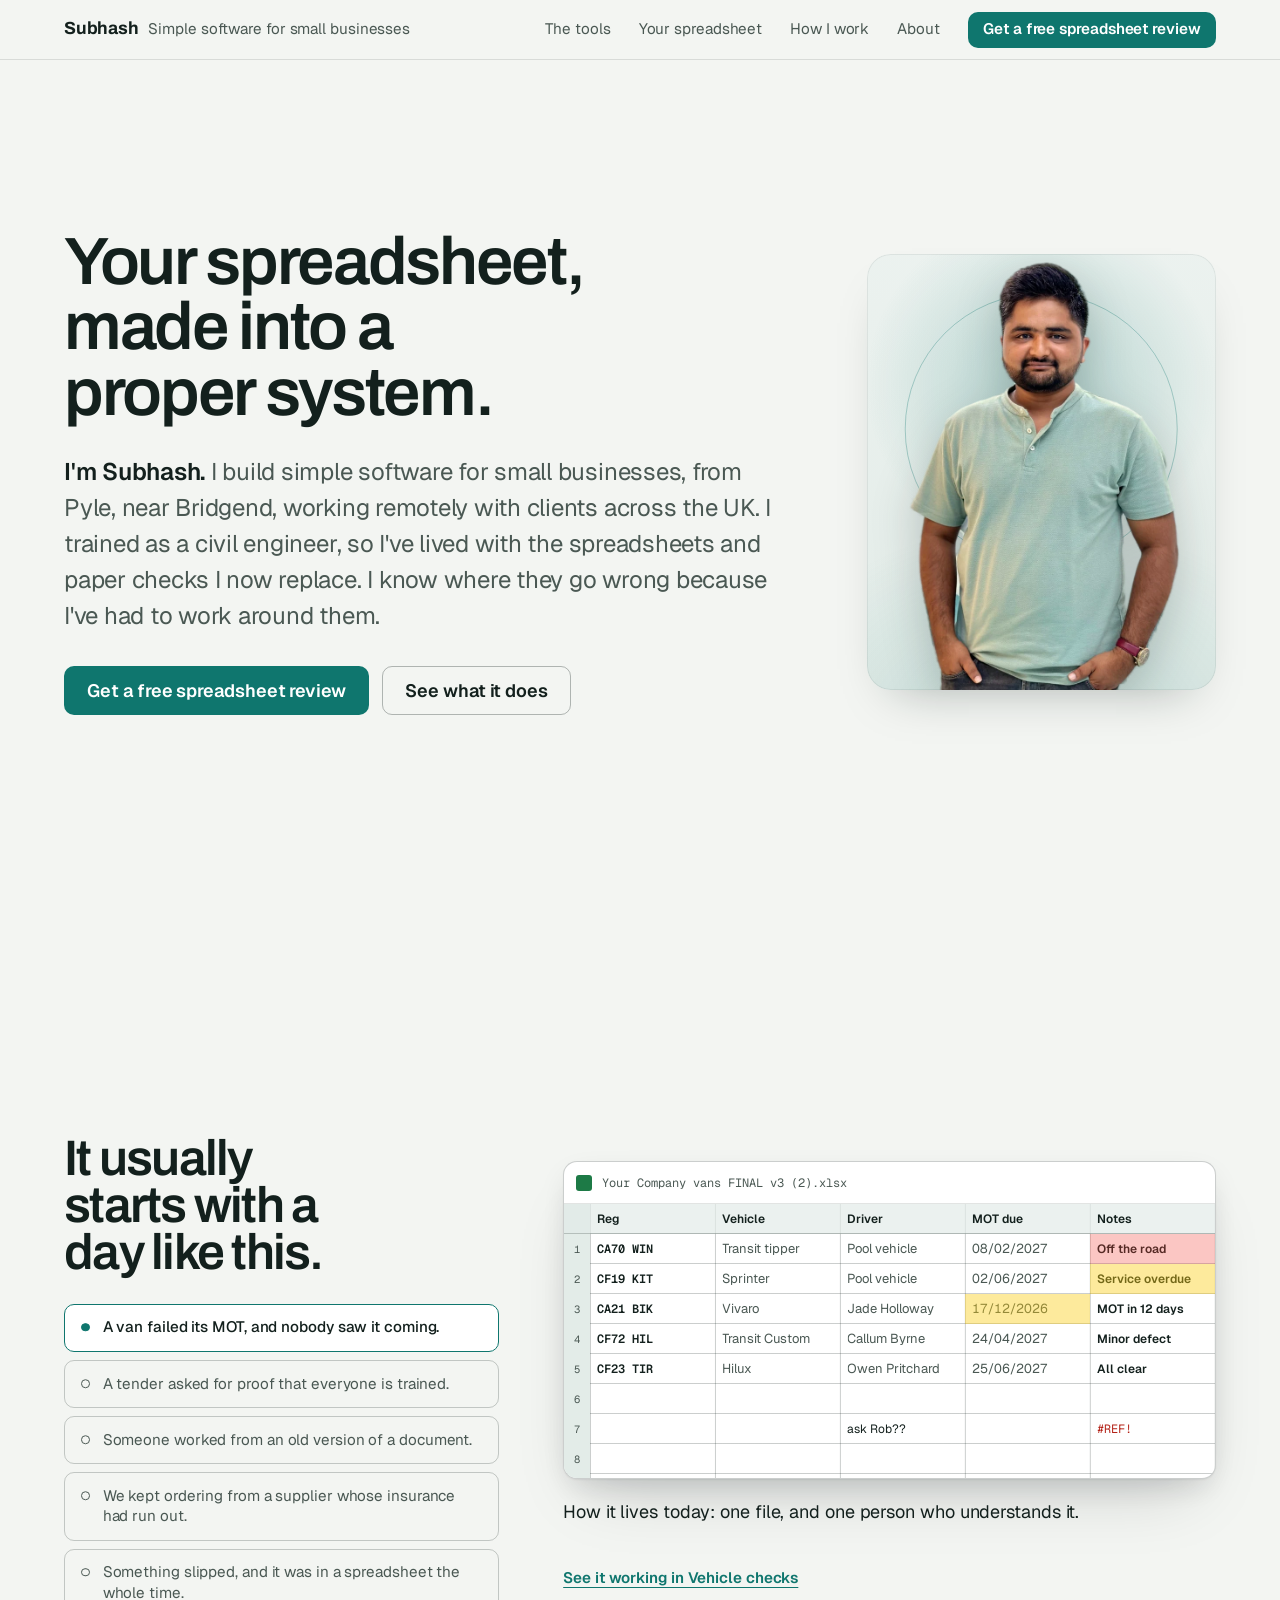
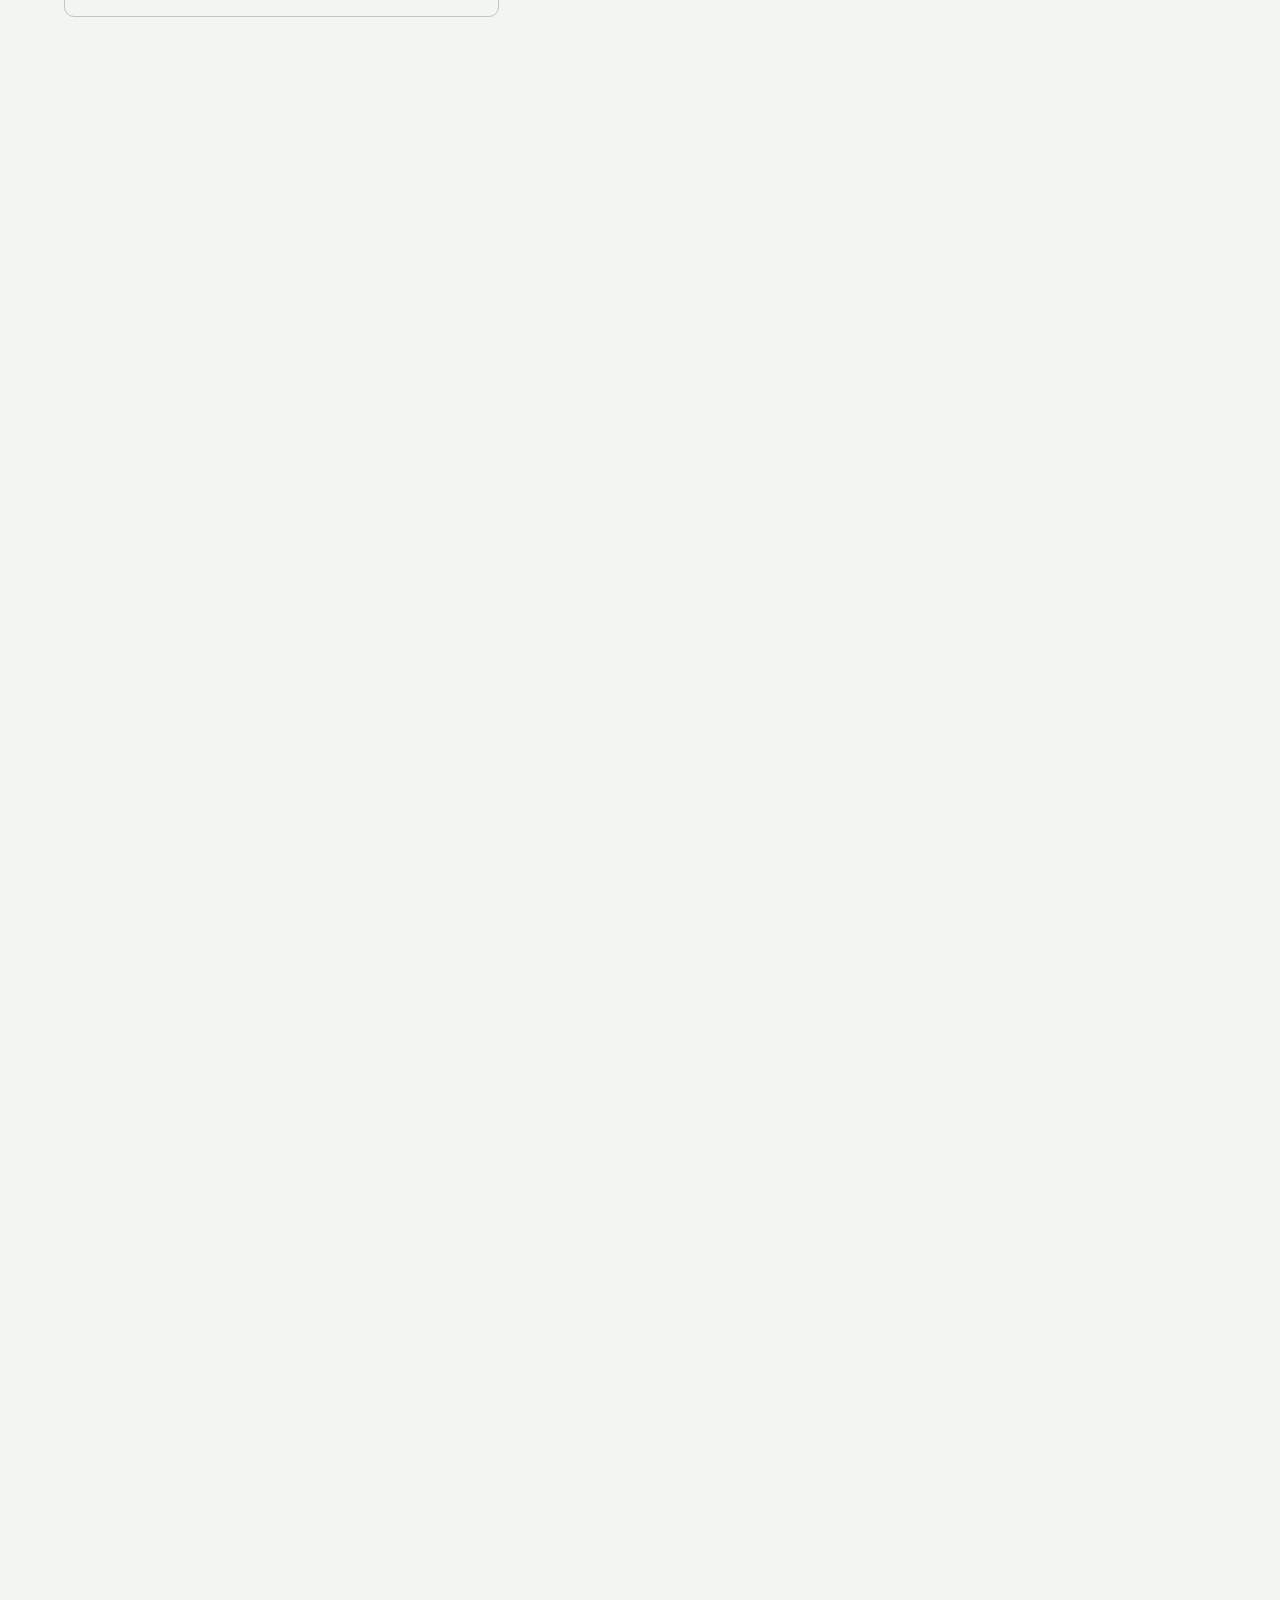
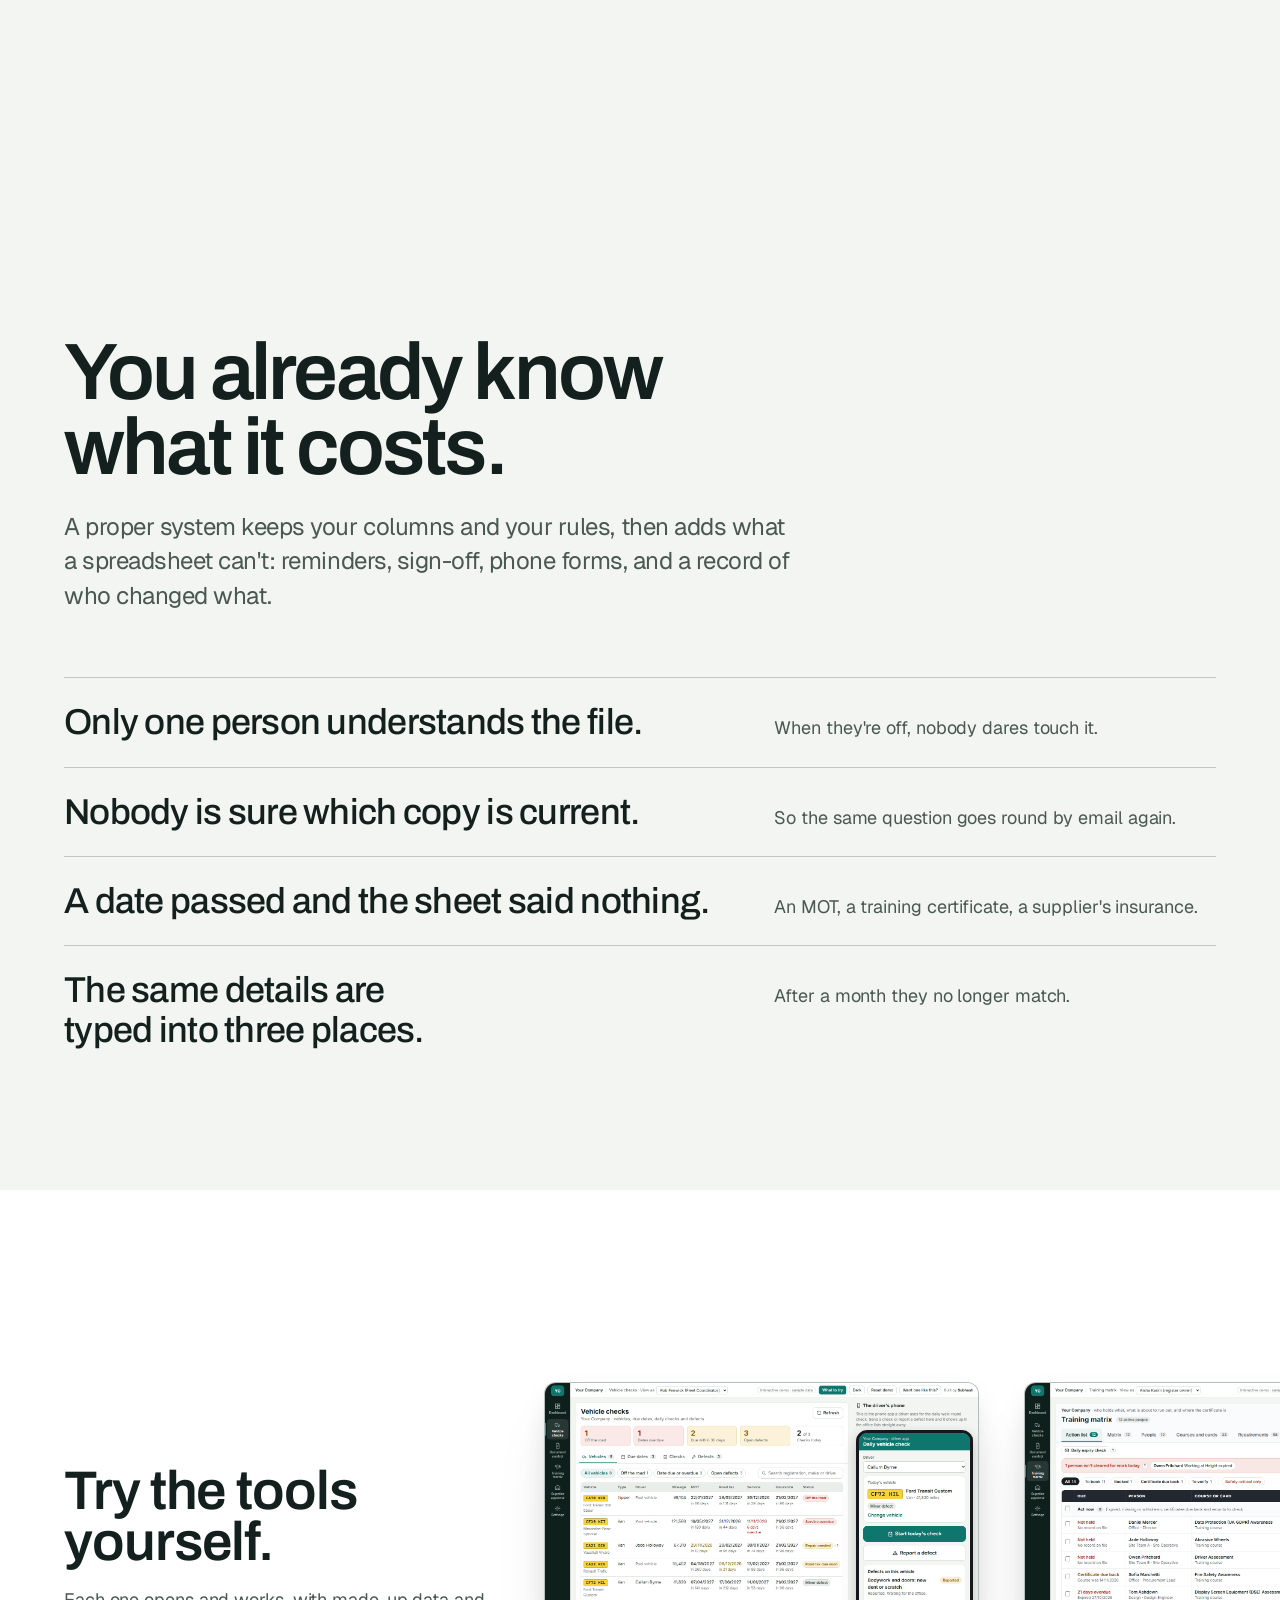
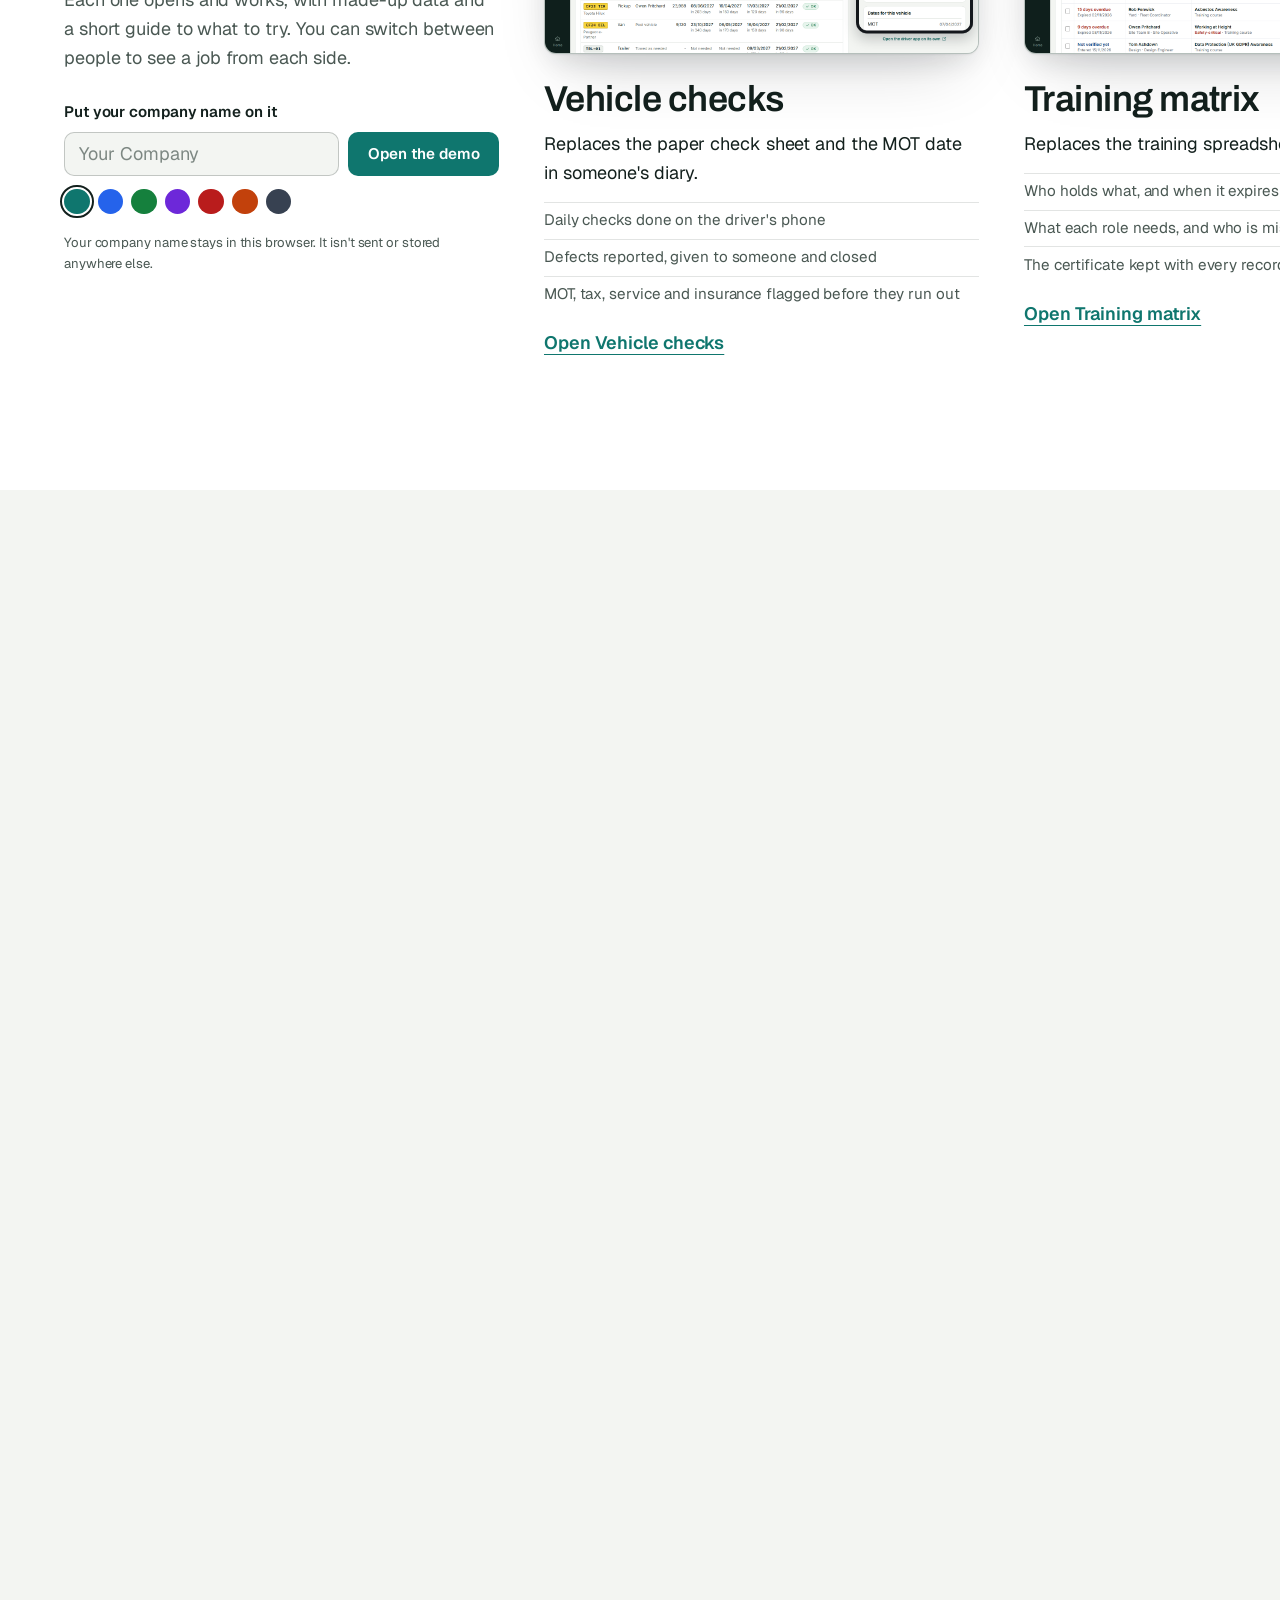
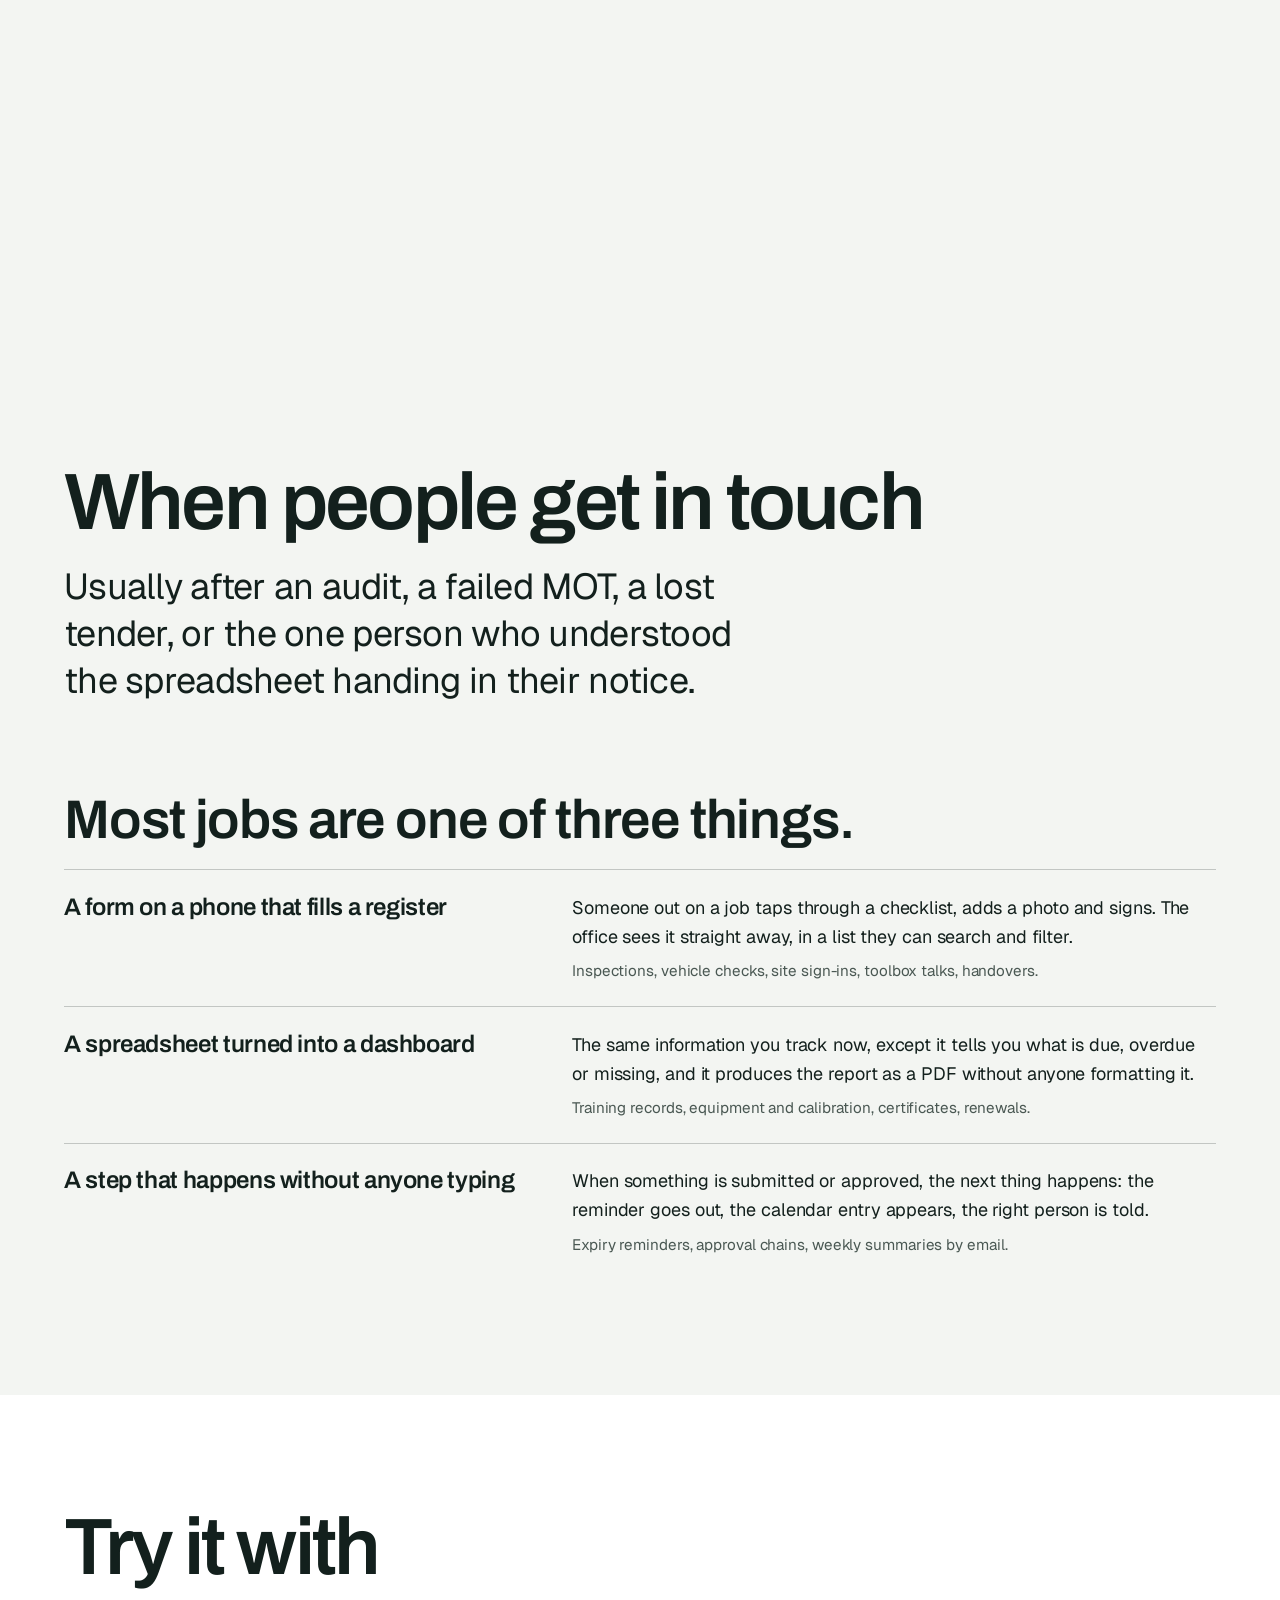
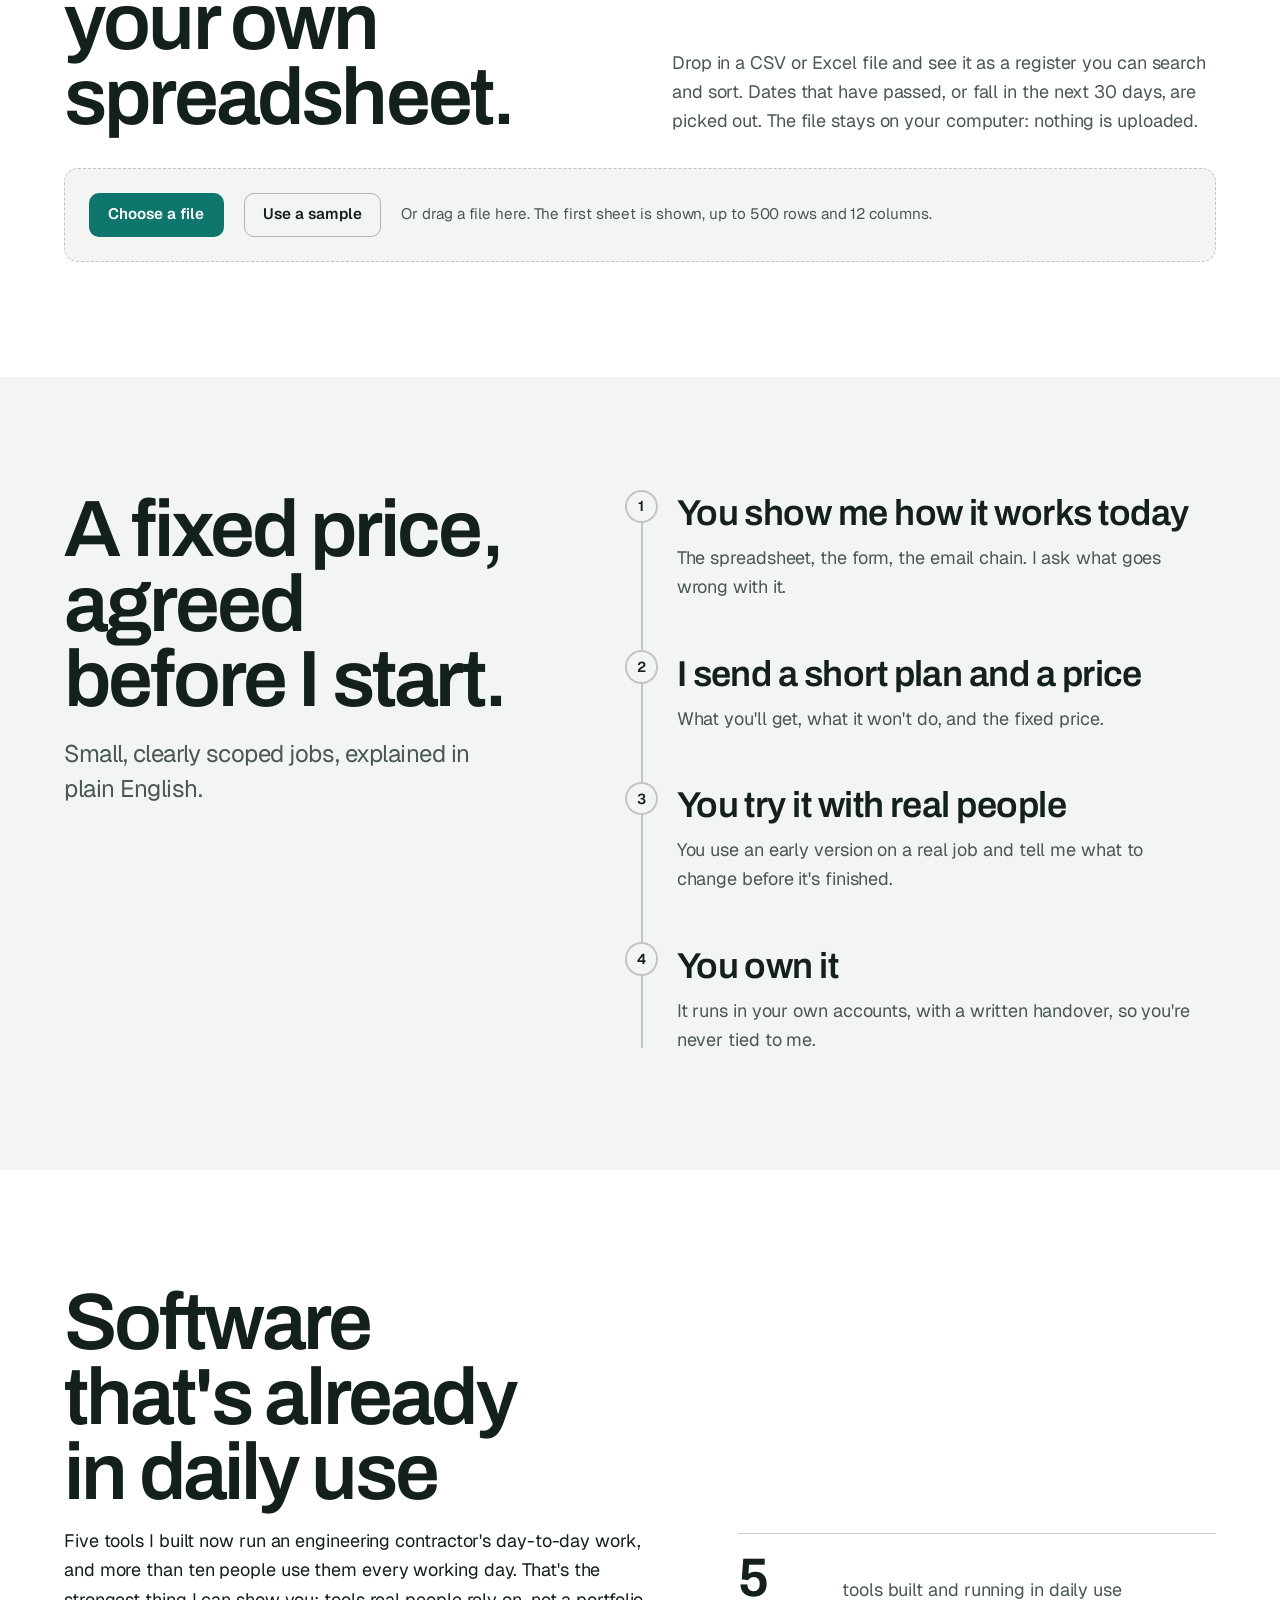
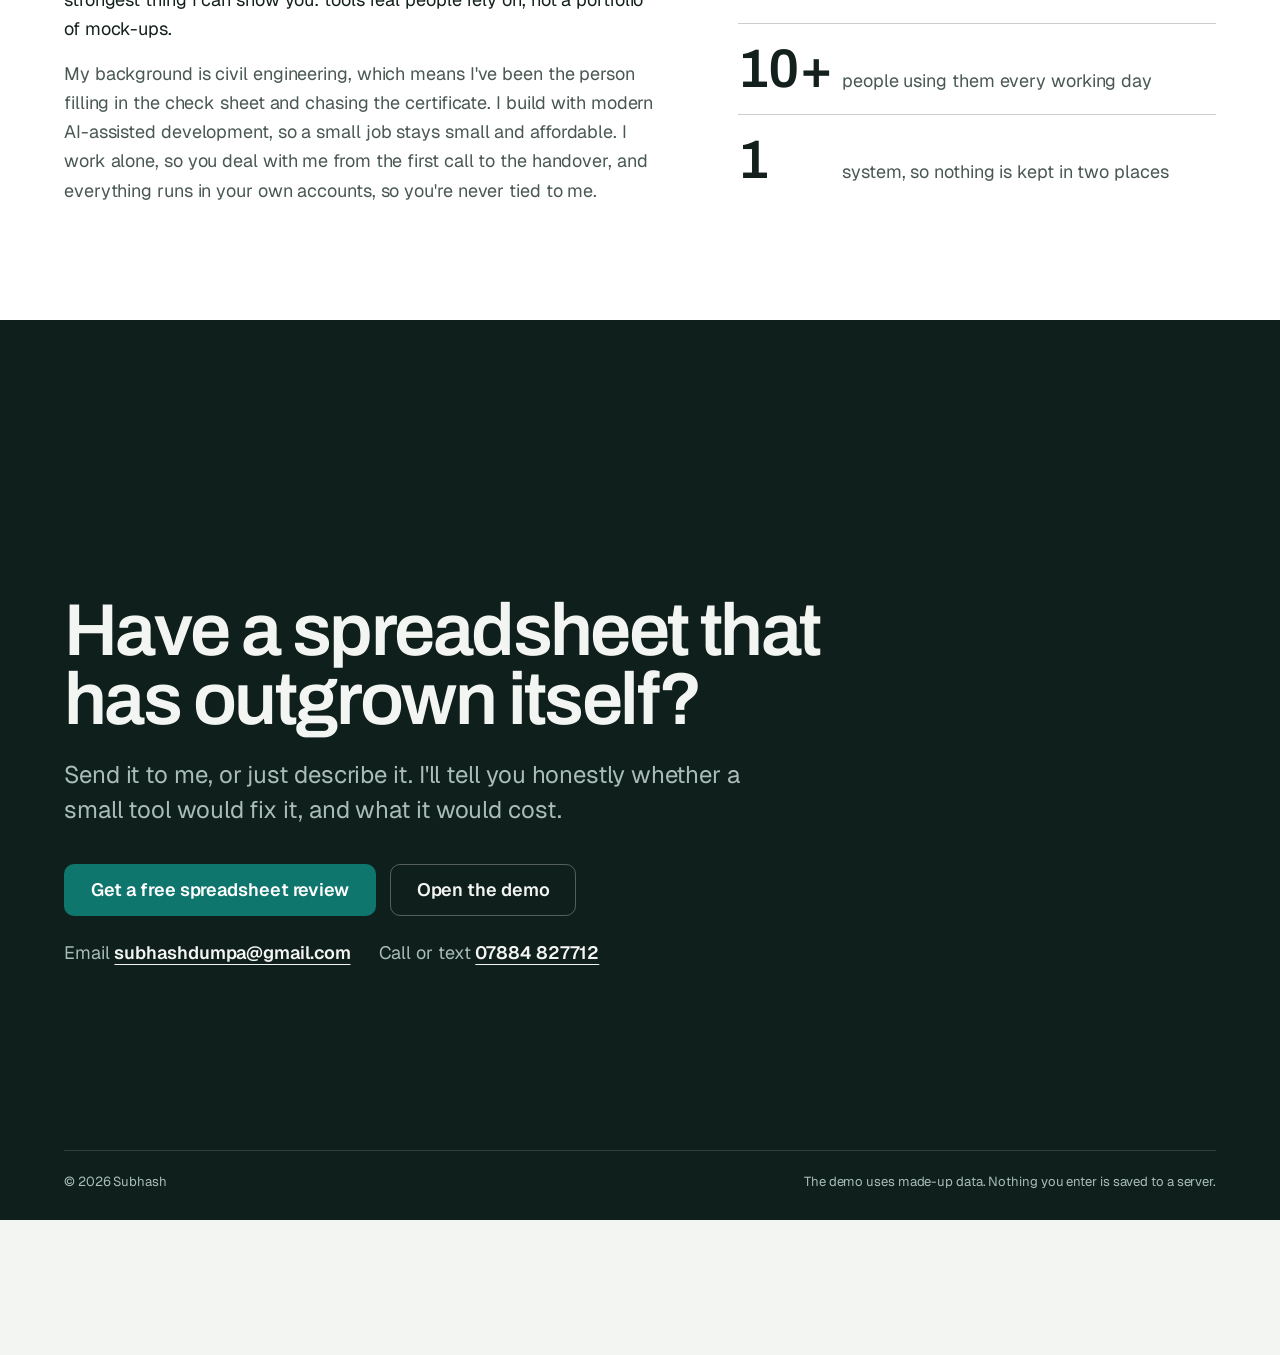
==== commit ac2ed841: "Photo: background removed, backdrop drawn in the site's colours Co-Authored-By: Claude Opus 5.5 <nor" ====
--- a/index.html
+++ b/index.html
@@ -75,8 +75,17 @@
   .intro__me b { color: var(--sc-ink); font-weight: 600; }
   .intro__cta { display: flex; flex-wrap: wrap; gap: .8rem; margin-top: 2rem; }
   .intro__cta .btn { min-height: 3.1rem; padding: 0 1.4rem; font-size: var(--sc-t-base); }
-  .photo { position: relative; aspect-ratio: 4 / 5; border-radius: 18px; overflow: hidden; background: var(--tint); box-shadow: var(--lift); }
-  .photo img { width: 100%; height: 100%; max-width: none; object-fit: cover; object-position: 50% 20%; }
+  /* The photo is a cut-out with a clear background; the backdrop is drawn here in the site's own colours, so it follows light and dark. */
+  .photo { position: relative; aspect-ratio: 4 / 5; border-radius: 24px; overflow: hidden; isolation: isolate;
+    background:
+      radial-gradient(70% 55% at 50% 30%, color-mix(in oklab, var(--sc-accent) 26%, transparent), transparent 72%),
+      radial-gradient(120% 70% at 50% 110%, color-mix(in oklab, var(--sc-accent) 16%, transparent), transparent 70%),
+      linear-gradient(180deg, color-mix(in oklab, var(--tint) 70%, var(--sc-surface)), var(--tint));
+    box-shadow: inset 0 0 0 1px color-mix(in oklab, var(--sc-ink) 7%, transparent), 0 24px 48px -28px rgb(15 31 28 / .35); }
+  .photo::before { content: ""; position: absolute; z-index: -1; left: 50%; top: 9%; width: 78%; aspect-ratio: 1; translate: -50% 0; border-radius: 50%;
+    border: 1px solid color-mix(in oklab, var(--sc-accent) 30%, transparent); }
+  .photo img { position: relative; display: block; width: 100%; height: 100%; max-width: none; object-fit: cover; object-position: 50% 0;
+    filter: drop-shadow(0 14px 22px rgb(15 31 28 / .22)); }
   .photo__ph { position: absolute; inset: 0; display: grid; place-items: center; align-content: center; gap: .75rem; text-align: center; color: var(--sc-ink-soft); font-size: var(--sc-t-sm); }
   .photo__ph b { display: grid; place-items: center; width: 5.5rem; height: 5.5rem; border-radius: 50%; background: var(--sc-accent); color: var(--sc-accent-ink);
     font: 600 2.4rem var(--sc-font-display); }
@@ -258,7 +267,9 @@
     .intro { min-height: 0; padding-top: calc(var(--bar-h) + 1.5rem); }
     .intro__grid { grid-template-columns: minmax(0, 1fr); }
     .intro__photo { order: -1; }
-    .photo { width: 7rem; aspect-ratio: 1; border-radius: 50%; }
+    .photo { width: 7.5rem; aspect-ratio: 1; border-radius: 50%; }
+    .photo::before { display: none; }
+    .photo img { object-position: 50% 0; transform: scale(1.75); transform-origin: 50% 2%; filter: none; }
     .photo__ph { display: block; }
     .photo__ph b { width: 100%; height: 100%; border-radius: 0; font-size: 2.6rem; }
     .photo__ph span { display: none; }
@@ -310,7 +321,7 @@
       </div>
       <div class="intro__photo">
         <div class="photo">
-          <img id="me" src="assets/subhash.jpg" width="800" height="1000" alt="Subhash, smiling, in a sage green shirt">
+          <img id="me" src="assets/subhash.webp" width="800" height="1000" alt="Subhash, smiling, in a sage green shirt">
           <div class="photo__ph" id="me-ph" hidden><b>S</b><span>Photo to come</span></div>
         </div>
       </div>
@@ -548,7 +559,7 @@
   var TODAY = new Date(); TODAY.setHours(0, 0, 0, 0);
   function inDays(n) { var d = new Date(TODAY); d.setDate(d.getDate() + n); return pad(d.getDate()) + '/' + pad(d.getMonth() + 1) + '/' + d.getFullYear(); }
 
-  /* ---------- photo: placeholder until assets/subhash.jpg exists ---------- */
+  /* ---------- photo: placeholder until assets/subhash.webp exists ---------- */
   var me = document.getElementById('me'), mePh = document.getElementById('me-ph');
   function noPhoto() { me.hidden = true; mePh.hidden = false; }
   me.addEventListener('error', noPhoto);
